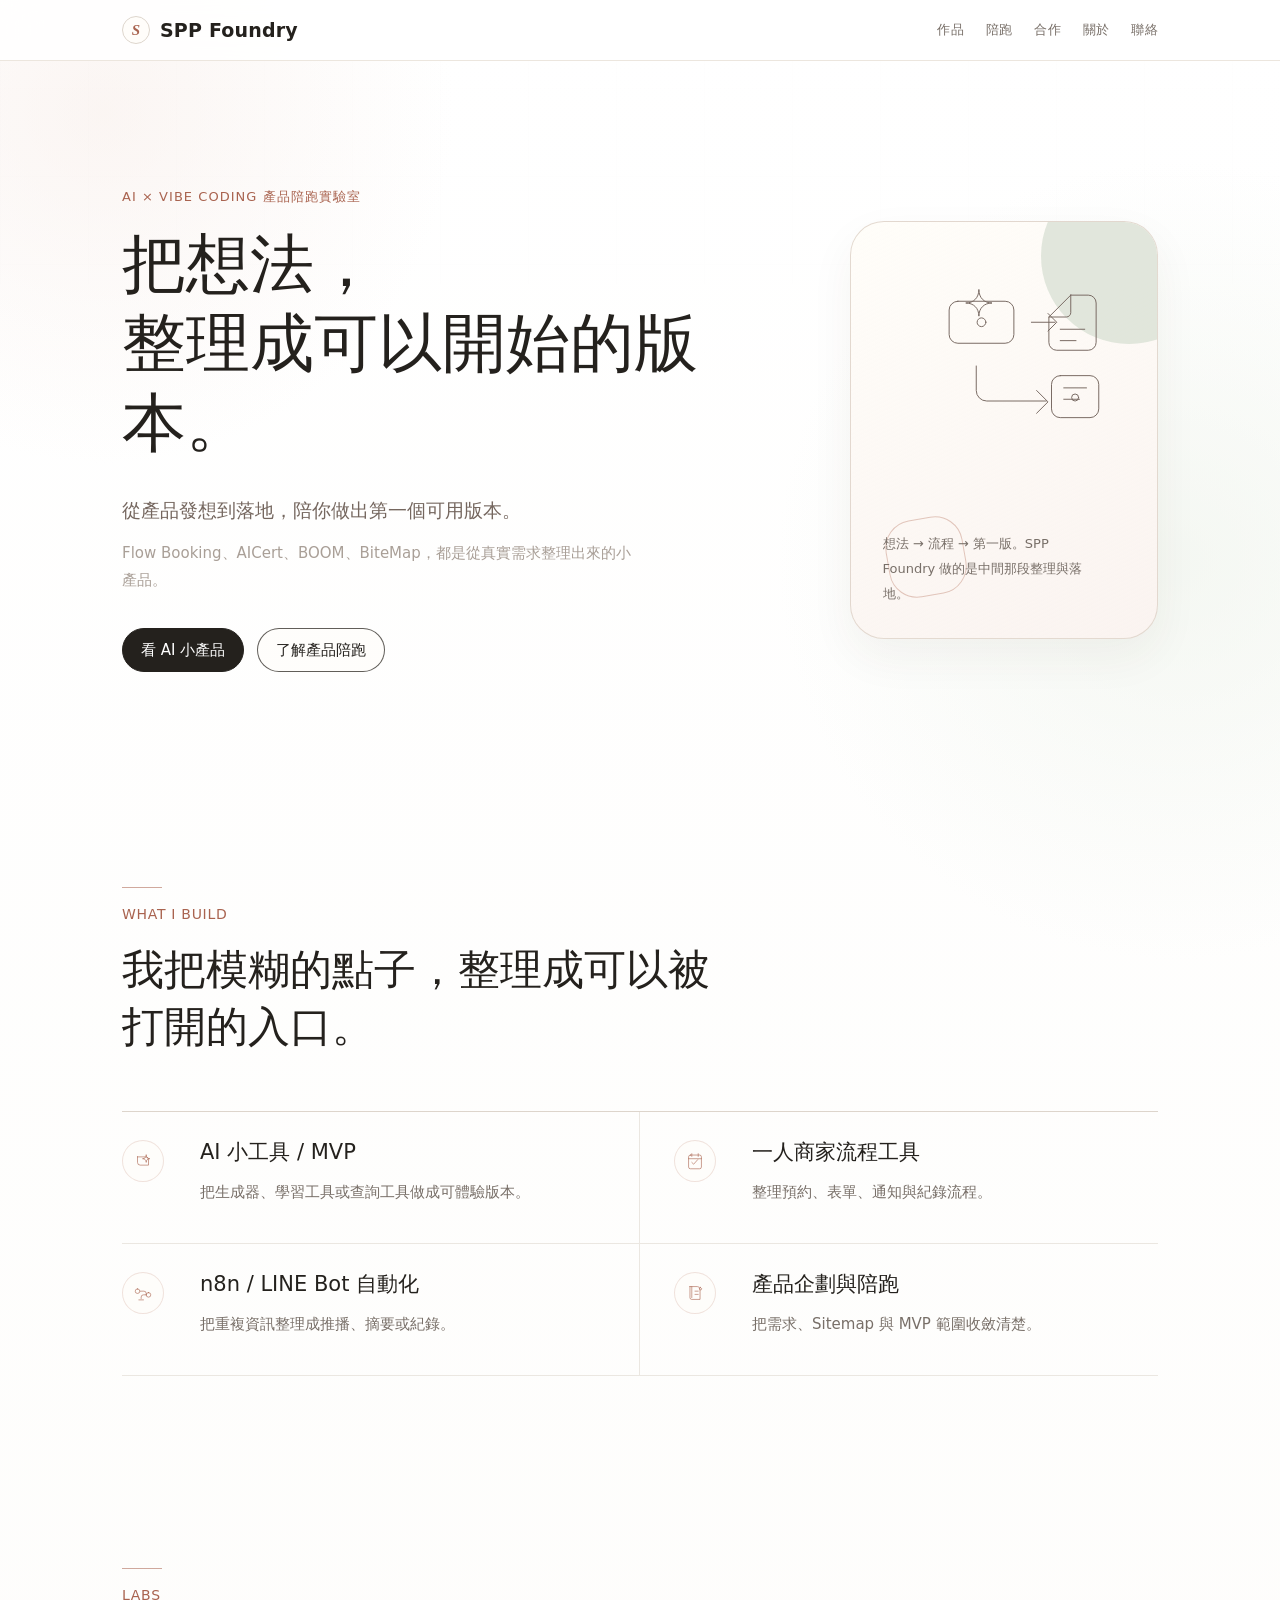
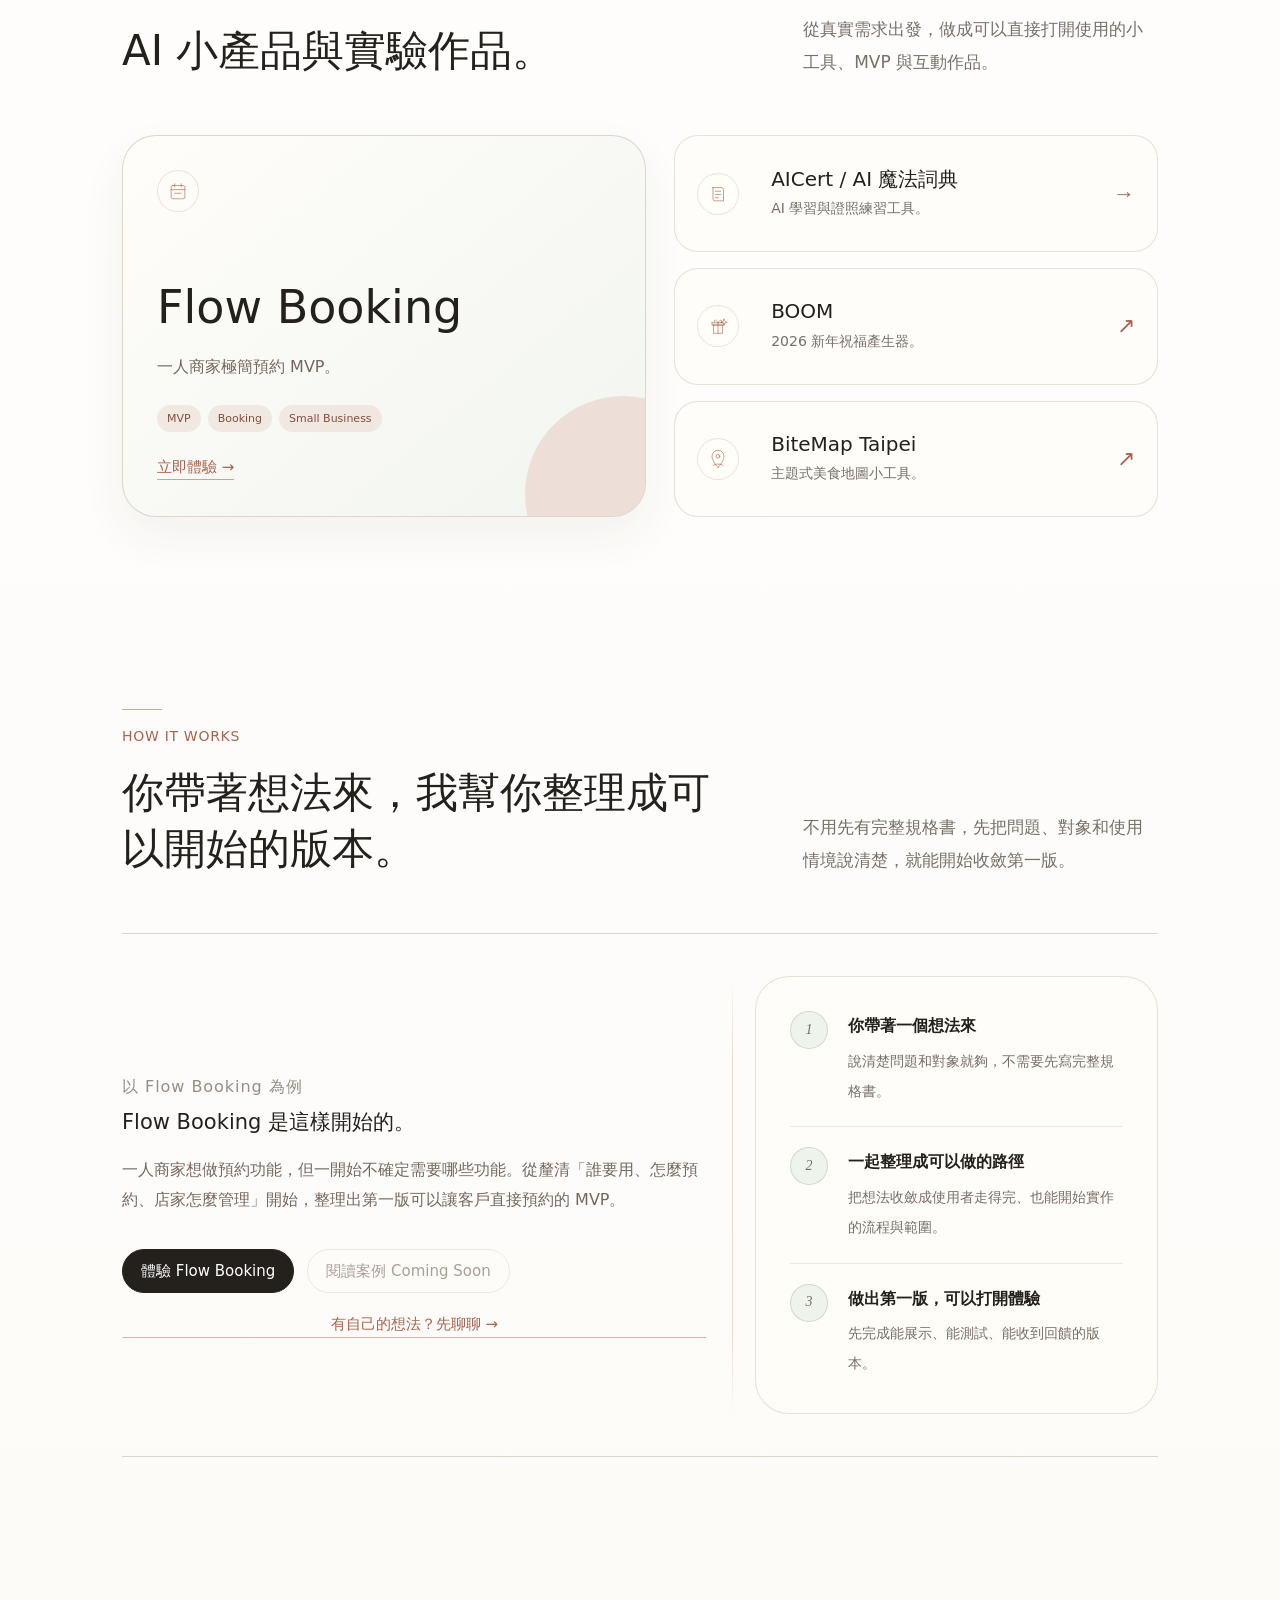
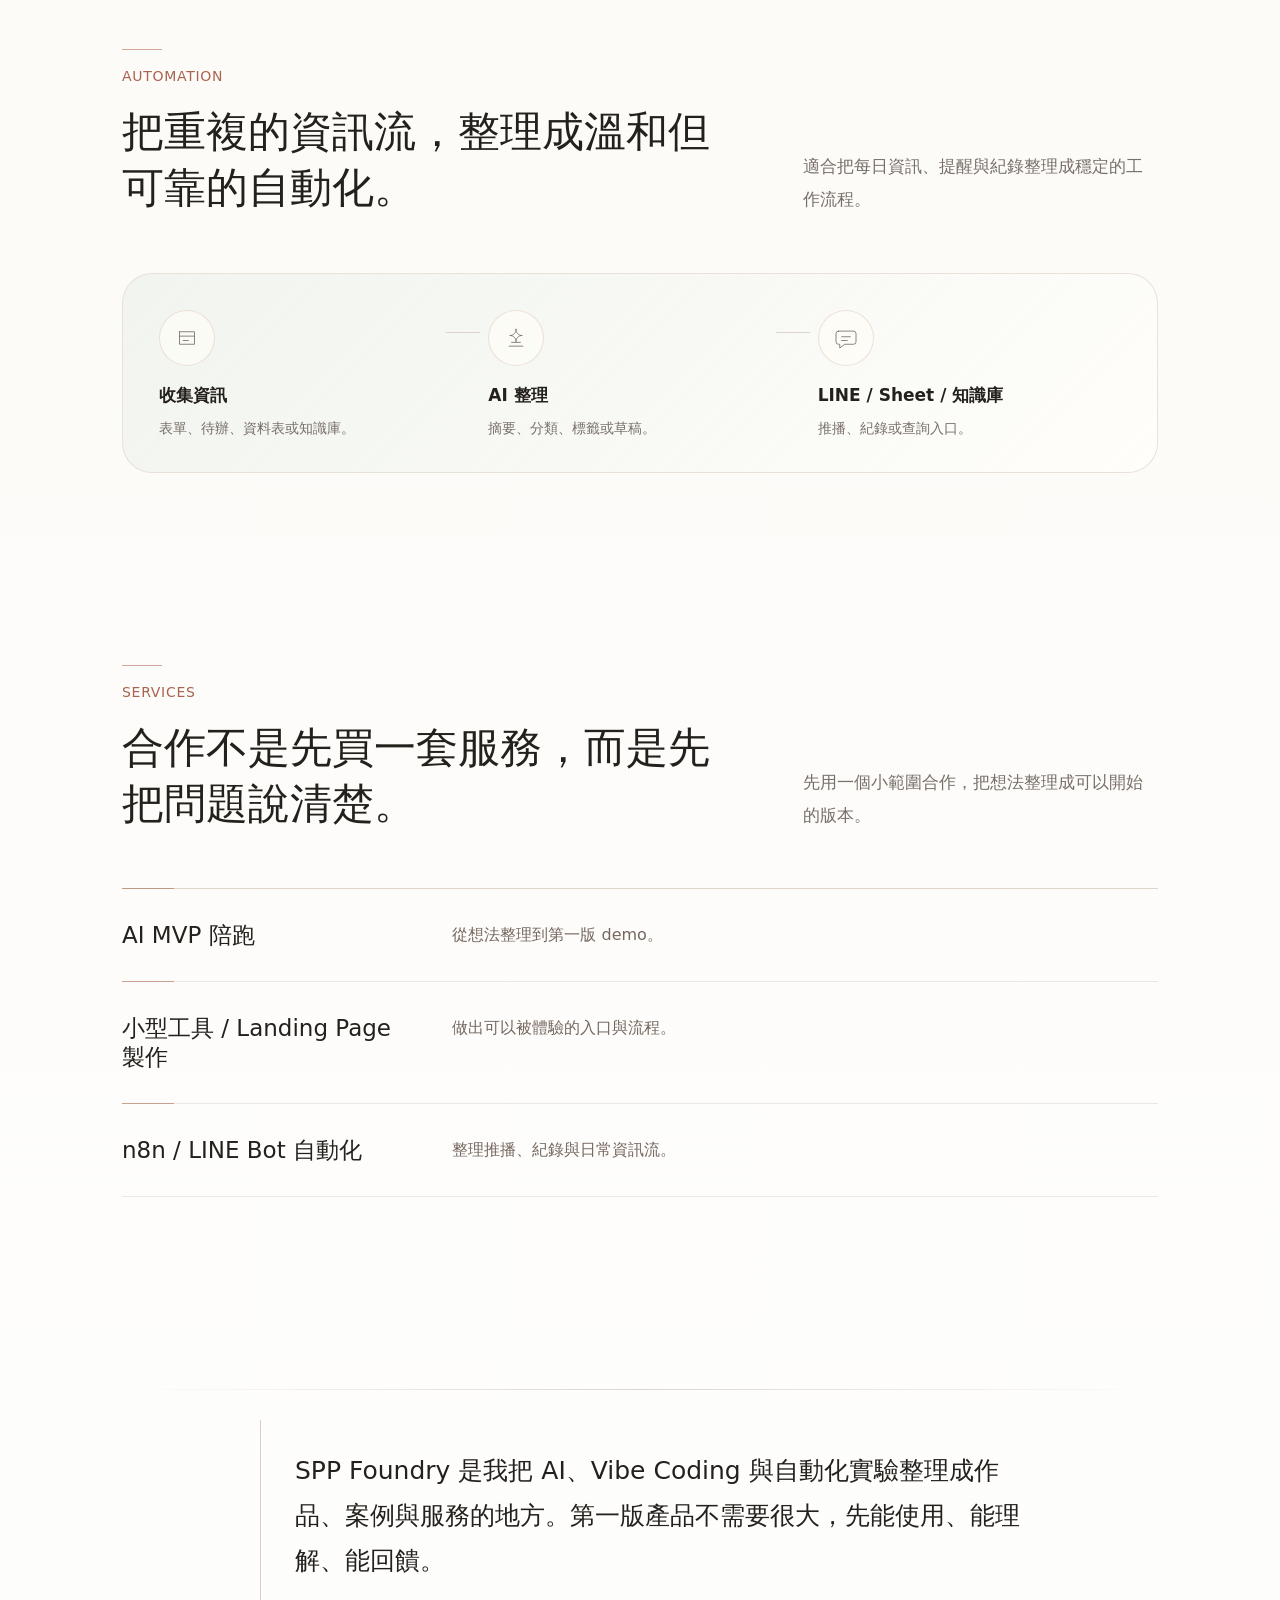
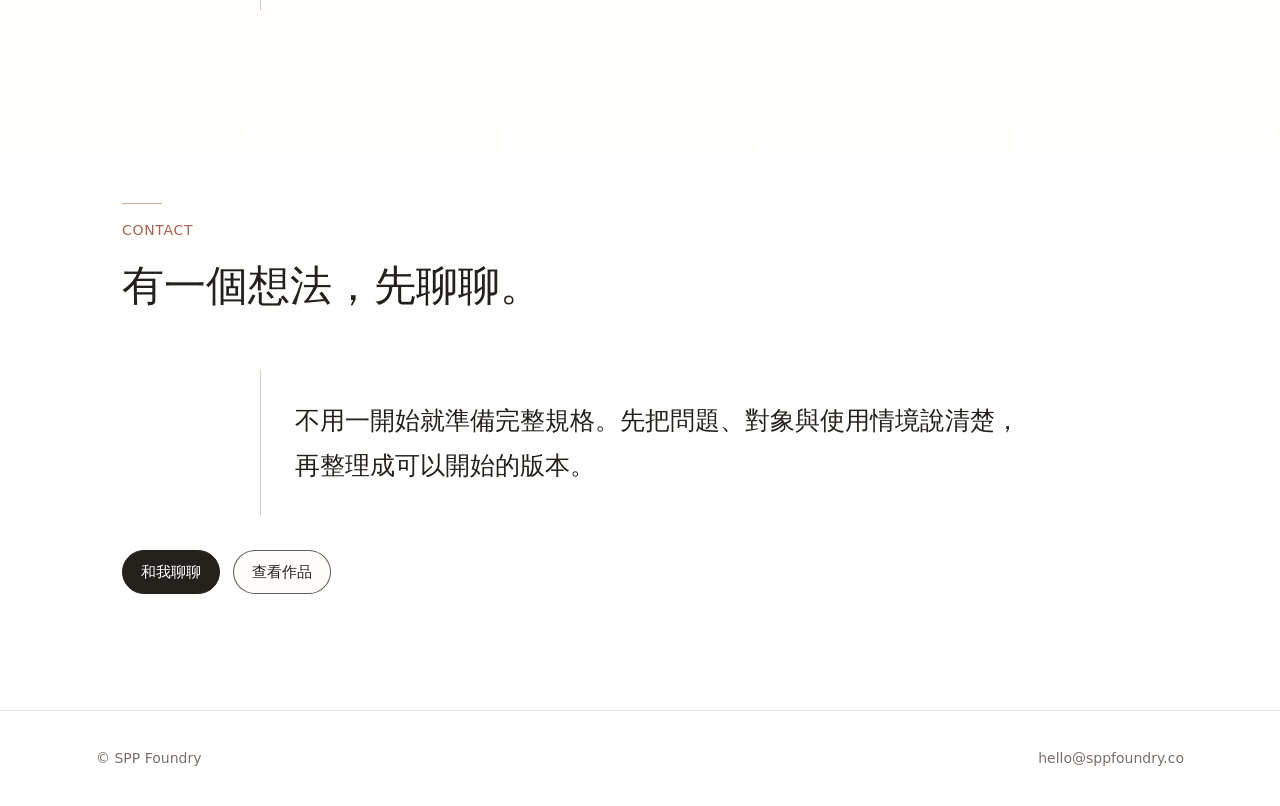
==== index.html @ 8910bbe2 "fix: refine homepage section rhythm" ====
<!doctype html>
<html lang="zh-Hant">

<head>
  <meta charset="utf-8" />
  <meta name="viewport" content="width=device-width, initial-scale=1" />
  <title>SPP Foundry｜AI × Vibe Coding 產品陪跑實驗室</title>
  <meta name="description" content="SPP Foundry 是 AI 與自動化產品陪跑實驗室，協助小型商家、創作者與個人品牌，把模糊的點子做成第一個可以體驗、展示與驗證的版本。" />

  <meta property="og:type" content="website" />
  <meta property="og:url" content="https://sppfoundry.co/" />
  <meta property="og:title" content="SPP Foundry｜AI × Vibe Coding 產品陪跑實驗室" />
  <meta property="og:description" content="把想法，整理成可以開始的版本。體驗 AI 小工具、MVP 與 n8n / LINE Bot 自動化流程。" />
  <meta property="og:site_name" content="SPP Foundry" />
  <meta property="og:locale" content="zh_TW" />

  <script type="application/ld+json">
  {
    "@context": "https://schema.org",
    "@type": "Organization",
    "name": "SPP Foundry",
    "url": "https://sppfoundry.co/",
    "description": "AI 與自動化產品陪跑實驗室，協助小型商家、創作者與個人品牌打造可以體驗、展示與驗證的第一版產品。",
    "email": "hello@sppfoundry.co",
    "sameAs": [
      "https://www.threads.net/@spp_chang",
      "https://www.facebook.com/sylajj"
    ],
    "contactPoint": {
      "@type": "ContactPoint",
      "email": "hello@sppfoundry.co",
      "contactType": "customer support"
    }
  }
  </script>

  <style>
    :root {
      color-scheme: light;
      --cream: #fcfbf8;
      --paper: #ffffff;
      --petal: #f7ece7;
      --blush: #efe0da;
      --sage: #eef3eb;
      --sage-dark: #6b7767;
      --clay: #a9634f;
      --cocoa: #75675f;
      --ink: #24211d;
      --muted: #786f68;
      --soft: #a99f97;
      --line: #ebe7e1;
      --line-strong: #ddd5cc;
      --shadow: 0 18px 46px rgba(70, 55, 42, 0.055);
      --max: 1088px;
    }

    * {
      box-sizing: border-box;
    }

    html {
      scroll-behavior: smooth;
    }

    body {
      margin: 0;
      color: var(--ink);
      background:
        radial-gradient(circle at 92% 10%, rgba(238, 243, 235, 0.62), transparent 25rem),
        radial-gradient(circle at 8% 2%, rgba(247, 236, 231, 0.5), transparent 22rem),
        linear-gradient(180deg, #ffffff 0%, var(--cream) 62%, #ffffff 100%);
      font-family: "Avenir Next", "PingFang TC", "Noto Sans TC", system-ui, -apple-system, BlinkMacSystemFont, "Segoe UI", sans-serif;
      line-height: 1.9;
      text-rendering: optimizeLegibility;
    }

    body::before {
      content: "";
      position: fixed;
      inset: 0;
      z-index: -1;
      pointer-events: none;
      background-image:
        linear-gradient(rgba(123, 103, 93, 0.024) 1px, transparent 1px),
        linear-gradient(90deg, rgba(123, 103, 93, 0.018) 1px, transparent 1px);
      background-size: 88px 88px;
      mask-image: linear-gradient(to bottom, rgba(0, 0, 0, 0.22), transparent 58%);
    }

    a {
      color: inherit;
    }

    svg {
      display: block;
    }

    .site-header {
      position: sticky;
      top: 0;
      z-index: 10;
      border-bottom: 1px solid rgba(229, 221, 210, 0.72);
      background: rgba(255, 255, 255, 0.84);
      backdrop-filter: blur(18px);
      -webkit-backdrop-filter: blur(18px);
    }

    .nav {
      width: min(100%, var(--max));
      margin: 0 auto;
      padding: 16px 26px;
      display: flex;
      align-items: center;
      justify-content: space-between;
      gap: 28px;
    }

    .brand {
      display: inline-flex;
      align-items: center;
      gap: 10px;
      color: var(--ink);
      text-decoration: none;
      font-family: "Avenir Next", "PingFang TC", "Noto Sans TC", system-ui, -apple-system, BlinkMacSystemFont, "Segoe UI", sans-serif;
      font-size: 19px;
      font-weight: 600;
      letter-spacing: 0.01em;
      line-height: 1;
    }

    .brand-mark {
      width: 28px;
      height: 28px;
      border: 1px solid var(--line-strong);
      border-radius: 999px;
      background: rgba(255, 253, 248, 0.76);
      display: grid;
      place-items: center;
      color: var(--clay);
      font-family: Georgia, "Times New Roman", serif;
      font-size: 15px;
      font-style: italic;
    }

    .nav-links {
      display: flex;
      align-items: center;
      gap: 22px;
      color: var(--muted);
      font-size: 13px;
      letter-spacing: 0.02em;
      line-height: 1.2;
    }

    .nav-links a {
      position: relative;
      text-decoration: none;
    }

    .nav-links a::after {
      content: "";
      position: absolute;
      left: 0;
      right: 0;
      bottom: -7px;
      height: 1px;
      background: var(--clay);
      opacity: 0;
      transform: scaleX(0.3);
      transition: opacity 0.18s ease, transform 0.18s ease;
    }

    .nav-links a:hover {
      color: var(--ink);
    }

    .nav-links a:hover::after {
      opacity: 0.75;
      transform: scaleX(1);
    }

    main {
      width: min(100%, var(--max));
      margin: 0 auto;
      padding: 0 26px;
    }

    section {
      position: relative;
      padding: 96px 0;
      scroll-margin-top: 92px;
    }

    h1,
    h2,
    h3 {
      margin: 0;
      color: var(--ink);
      font-family: "Avenir Next", "PingFang TC", "Noto Sans TC", system-ui, -apple-system, BlinkMacSystemFont, "Segoe UI", sans-serif;
      font-weight: 500;
      letter-spacing: 0;
      line-height: 1.22;
    }

    h1 {
      max-width: 620px;
      font-size: clamp(39px, 5.4vw, 64px);
      line-height: 1.24;
    }

    .title-line {
      display: block;
    }

    h2 {
      max-width: 640px;
      font-size: clamp(28px, 3.5vw, 42px);
      line-height: 1.34;
    }

    h3 {
      font-size: 21px;
    }

    p {
      margin: 0;
      color: var(--muted);
    }

    .micro,
    .eyebrow,
    .kicker {
      margin: 0 0 18px;
      color: var(--clay);
      font-size: 13px;
      font-weight: 500;
      letter-spacing: 0.08em;
      line-height: 1.45;
      text-transform: uppercase;
    }

    .kicker {
      color: var(--clay);
      font-size: 14px;
      letter-spacing: 0.05em;
    }

    .serif-note {
      color: var(--cocoa);
      font-family: Georgia, "Times New Roman", "Noto Serif TC", serif;
      font-style: italic;
      letter-spacing: 0.01em;
    }

    .button {
      display: inline-flex;
      min-height: 44px;
      align-items: center;
      justify-content: center;
      border: 1px solid rgba(36, 32, 27, 0.72);
      border-radius: 999px;
      padding: 10px 18px;
      color: var(--ink);
      text-decoration: none;
      font-size: 15px;
      font-weight: 500;
      line-height: 1.2;
      transition: transform 0.18s ease, background-color 0.18s ease, border-color 0.18s ease, color 0.18s ease;
    }

    .button:hover {
      transform: translateY(-2px);
    }

    .button.primary {
      border-color: var(--ink);
      background: var(--ink);
      color: var(--paper);
    }

    .button.secondary {
      background: rgba(255, 253, 248, 0.44);
    }

    .button.text {
      min-height: auto;
      border-color: transparent;
      border-radius: 0;
      padding: 0 0 4px;
      border-bottom: 1px solid rgba(173, 101, 78, 0.48);
      color: var(--clay);
      background: transparent;
    }

    .support-link {
      flex-basis: 100%;
      width: fit-content;
      margin-top: 8px;
    }

    .button.disabled {
      border-color: var(--line);
      color: var(--soft);
      background: rgba(255, 253, 248, 0.45);
      cursor: default;
    }

    .button.disabled:hover {
      transform: none;
    }

    .actions {
      display: flex;
      flex-wrap: wrap;
      align-items: center;
      gap: 13px;
      margin-top: 34px;
    }

    .icon {
      width: 42px;
      height: 42px;
      color: var(--clay);
    }

    .icon svg {
      width: 100%;
      height: 100%;
      stroke: currentColor;
      stroke-width: 1.35;
      stroke-linecap: round;
      stroke-linejoin: round;
      fill: none;
    }

    .section-intro {
      display: grid;
      grid-template-columns: minmax(0, 0.74fr) minmax(260px, 0.42fr);
      gap: 56px;
      align-items: end;
      margin-bottom: 56px;
    }

    .section-intro .kicker::before {
      content: "";
      display: block;
      width: 40px;
      height: 1px;
      background: var(--clay);
      opacity: 0.55;
      margin-bottom: 16px;
    }

    .section-intro p:not(.kicker) {
      font-size: 17px;
      line-height: 1.95;
    }

    .section-rule {
      width: 100%;
      height: 1px;
      margin-bottom: 30px;
      background: linear-gradient(90deg, transparent, var(--line-strong), transparent);
    }

    .hero {
      min-height: calc(88vh - 62px);
      display: grid;
      align-items: center;
      padding: 86px 0 78px;
    }

    .hero-layout {
      display: grid;
      grid-template-columns: minmax(0, 0.68fr) minmax(280px, 0.32fr);
      gap: 72px;
      align-items: center;
    }

    .hero-copy {
      margin-top: 30px;
      max-width: 560px;
      color: var(--cocoa);
      font-size: clamp(17px, 1.55vw, 19px);
      line-height: 1.85;
    }

    .hero-note {
      margin-top: 12px;
      max-width: 520px;
      color: var(--soft);
      font-size: 15px;
      line-height: 1.8;
    }

    .hero-card {
      position: relative;
      min-height: 360px;
      border: 1px solid rgba(216, 203, 191, 0.68);
      border-radius: 34px;
      background:
        linear-gradient(155deg, rgba(255, 253, 248, 0.86), rgba(242, 223, 214, 0.36)),
        var(--paper);
      box-shadow: var(--shadow);
      overflow: hidden;
      padding: 32px;
    }

    .hero-card::before {
      content: "";
      position: absolute;
      width: 176px;
      height: 176px;
      right: -60px;
      top: -54px;
      border-radius: 999px;
      background: rgba(220, 228, 216, 0.86);
    }

    .hero-card::after {
      content: "";
      position: absolute;
      width: 76px;
      height: 76px;
      left: 36px;
      bottom: 42px;
      border: 1px solid rgba(173, 101, 78, 0.34);
      border-radius: 28px;
      transform: rotate(-10deg);
    }

    .hero-symbol {
      position: relative;
      z-index: 1;
      min-height: 100%;
      display: grid;
      align-content: space-between;
      gap: 86px;
    }

    .hero-symbol svg {
      width: 100%;
      max-width: 210px;
      margin-left: auto;
      color: var(--cocoa);
      stroke: currentColor;
      stroke-width: 1.1;
      stroke-linecap: round;
      stroke-linejoin: round;
      fill: none;
    }

    .hero-symbol-text {
      max-width: 220px;
      color: var(--muted);
      font-size: 13px;
      line-height: 1.9;
    }

    .build-list {
      display: grid;
      grid-template-columns: 1fr 1fr;
      border-top: 1px solid var(--line-strong);
    }

    .build-item {
      display: grid;
      grid-template-columns: 52px 1fr;
      gap: 26px;
      min-height: 132px;
      border-bottom: 1px solid var(--line);
      padding: 28px 34px 28px 0;
    }

    .build-item:nth-child(odd) {
      border-right: 1px solid var(--line);
    }

    .build-item:nth-child(even) {
      padding-left: 34px;
    }

    .build-item h3 {
      margin-bottom: 14px;
    }

    .build-item p {
      font-size: 15px;
      line-height: 1.75;
    }

    .build-item .icon,
    .lab-feature .icon,
    .lab-link .icon {
      padding: 9px;
      border: 1px solid rgba(173, 101, 78, 0.18);
      border-radius: 999px;
      background: rgba(255, 253, 248, 0.48);
    }

    .labs-board {
      display: grid;
      grid-template-columns: minmax(0, 1.04fr) minmax(320px, 0.96fr);
      gap: 28px;
      align-items: stretch;
    }

    .lab-feature {
      position: relative;
      display: grid;
      align-content: space-between;
      min-height: 382px;
      border: 1px solid rgba(216, 203, 191, 0.78);
      border-radius: 34px;
      background:
        linear-gradient(140deg, rgba(255, 253, 248, 0.88), rgba(220, 228, 216, 0.38)),
        var(--paper);
      box-shadow: var(--shadow);
      overflow: hidden;
      padding: 34px;
      text-decoration: none;
    }

    .lab-feature::after {
      content: "";
      position: absolute;
      width: 196px;
      height: 196px;
      right: -76px;
      bottom: -76px;
      border-radius: 999px;
      background: rgba(234, 210, 201, 0.62);
    }

    .lab-feature h3 {
      max-width: 420px;
      margin-top: auto;
      font-size: clamp(31px, 3.8vw, 46px);
    }

    .lab-feature p {
      position: relative;
      z-index: 1;
      max-width: 520px;
      margin-top: 18px;
      color: var(--cocoa);
      font-size: 16px;
      line-height: 1.75;
    }

    .lab-top {
      position: relative;
      z-index: 1;
      display: flex;
      justify-content: space-between;
      gap: 20px;
    }

    .lab-stack {
      display: grid;
      gap: 16px;
    }

    .lab-link {
      display: grid;
      grid-template-columns: 54px 1fr auto;
      gap: 20px;
      align-items: center;
      min-height: 112px;
      border: 1px solid rgba(232, 223, 213, 0.95);
      border-radius: 24px;
      background: rgba(255, 253, 248, 0.52);
      padding: 22px;
      text-decoration: none;
      transition: transform 0.18s ease, border-color 0.18s ease, background-color 0.18s ease;
    }

    .lab-link:hover,
    .lab-feature:hover {
      transform: translateY(-2px);
      border-color: rgba(173, 101, 78, 0.44);
    }

    .lab-link h3 {
      margin-bottom: 6px;
      font-size: 20px;
    }

    .lab-link p {
      font-size: 14px;
      line-height: 1.7;
    }

    .arrow {
      color: var(--clay);
      font-family: Georgia, "Times New Roman", serif;
      font-variant-emoji: text;
      font-size: 22px;
    }

    .mini-tags {
      display: flex;
      flex-wrap: wrap;
      gap: 7px;
      margin-top: 24px;
    }

    .mini-tags span {
      border-radius: 999px;
      background: rgba(234, 215, 207, 0.5);
      color: #7f4f40;
      font-size: 11px;
      line-height: 1;
      padding: 8px 10px;
    }

    .card-action {
      display: inline-flex;
      align-items: center;
      gap: 6px;
      width: fit-content;
      margin-top: 24px;
      border-bottom: 1px solid rgba(173, 101, 78, 0.58);
      color: var(--clay);
      font-size: 15px;
      font-weight: 500;
      line-height: 1.5;
      transition: border-color 0.18s ease, color 0.18s ease, transform 0.18s ease;
    }

    .lab-feature:hover .card-action {
      border-color: currentColor;
      color: var(--ink);
      transform: translateX(2px);
    }

    .how-case {
      display: grid;
      grid-template-columns: minmax(0, 0.9fr) minmax(320px, 0.62fr);
      gap: 48px;
      align-items: center;
      border-top: 1px solid var(--line-strong);
      border-bottom: 1px solid var(--line-strong);
      padding: 42px 0;
    }

    .how-copy p {
      margin-top: 20px;
      color: var(--cocoa);
      font-size: 16px;
      line-height: 1.85;
    }

    .case-notes {
      border-radius: 34px;
      background: rgba(255, 253, 248, 0.5);
      border: 1px solid rgba(232, 223, 213, 0.92);
      padding: 34px;
    }

    .case-note {
      display: grid;
      grid-template-columns: 40px 1fr;
      gap: 18px;
      padding: 20px 0;
      border-bottom: 1px solid var(--line);
    }

    .case-note:first-child {
      padding-top: 0;
    }

    .case-note:last-child {
      padding-bottom: 0;
      border-bottom: 0;
    }

    .case-note strong {
      display: block;
      margin-bottom: 4px;
      color: var(--ink);
      font-size: 16px;
    }

    .case-note span {
      color: var(--muted);
      font-size: 14px;
    }

    .note-number {
      display: grid;
      place-items: center;
      box-sizing: border-box;
      width: 38px;
      height: 38px;
      border-radius: 999px;
      background: var(--sage);
      border: 1.5px solid rgba(107, 119, 103, 0.22);
      color: var(--sage-dark);
      font-family: Georgia, "Times New Roman", serif;
      font-style: italic;
    }

    .case-notes {
      position: relative;
    }

    .case-notes::before {
      content: '';
      position: absolute;
      left: -24px;
      top: 0;
      bottom: 0;
      width: 1px;
      background: linear-gradient(to bottom, transparent, rgba(169, 99, 79, 0.22) 18%, rgba(169, 99, 79, 0.22) 82%, transparent);
      pointer-events: none;
    }

    .case-label {
      margin: 0 0 8px;
      font-size: 12px;
      font-weight: 500;
      letter-spacing: 0.06em;
      color: var(--clay);
      opacity: 0.75;
    }

    .automation-wrap {
      border-radius: 30px;
      background:
        linear-gradient(135deg, rgba(224, 231, 220, 0.46), rgba(255, 253, 248, 0.62)),
        var(--paper);
      border: 1px solid rgba(232, 223, 213, 0.86);
      padding: 32px;
    }

    .flow {
      display: grid;
      grid-template-columns: repeat(3, minmax(0, 1fr));
      gap: 18px;
      align-items: start;
    }

    .flow-step {
      position: relative;
      min-height: 112px;
      padding: 4px 4px 0;
    }

    .flow-step:not(:last-child)::after {
      content: "";
      position: absolute;
      top: 26px;
      right: -14px;
      width: 34px;
      height: 1px;
      background: var(--line-strong);
    }

    .flow-step .icon {
      width: 56px;
      height: 56px;
      margin-bottom: 18px;
      padding: 12px;
      border: 1px solid rgba(173, 101, 78, 0.18);
      border-radius: 999px;
      background: rgba(255, 253, 248, 0.66);
    }

    .flow-step strong {
      display: block;
      margin-bottom: 10px;
      color: var(--ink);
      font-size: 17px;
      line-height: 1.35;
    }

    .flow-step span {
      display: block;
      color: var(--muted);
      font-size: 14px;
      line-height: 1.65;
    }

    .services-list {
      display: grid;
      gap: 0;
      border-top: 1px solid var(--line-strong);
    }

    .service-row {
      position: relative;
      display: grid;
      grid-template-columns: 0.28fr 0.72fr;
      gap: 56px;
      align-items: start;
      border-bottom: 1px solid var(--line);
      padding: 32px 0;
    }

    .service-row::before {
      content: "";
      position: absolute;
      left: 0;
      top: -1px;
      width: 52px;
      height: 1px;
      background: rgba(173, 101, 78, 0.55);
    }

    .service-row h3 {
      font-size: 23px;
    }

    .service-row p {
      max-width: 680px;
      color: var(--cocoa);
      font-size: 16px;
      line-height: 1.75;
    }

    .quote-block,
    .contact-card {
      position: relative;
      max-width: 760px;
      margin: 0 auto;
      padding: 28px 0 28px 34px;
      border-left: 1px solid rgba(173, 101, 78, 0.34);
    }

    .quote-block p,
    .contact-card p {
      color: var(--ink);
      font-family: "Avenir Next", "PingFang TC", "Noto Sans TC", system-ui, -apple-system, BlinkMacSystemFont, "Segoe UI", sans-serif;
      font-size: clamp(19px, 2.1vw, 25px);
      line-height: 1.8;
      font-weight: 400;
    }

    footer {
      border-top: 1px solid var(--line);
      margin-top: 20px;
      padding: 34px 26px;
      color: var(--muted);
      font-size: 14px;
    }

    .footer-inner {
      width: min(100%, var(--max));
      margin: 0 auto;
      display: flex;
      justify-content: space-between;
      gap: 16px;
    }

    .footer-inner a {
      color: var(--muted);
      text-decoration: none;
    }

    .footer-inner a:hover {
      color: var(--ink);
    }

    @media (max-width: 920px) {
      html,
      body {
        overflow-x: hidden;
      }

      .nav {
        align-items: flex-start;
        flex-direction: column;
        gap: 14px;
      }

      .nav-links {
        width: 100%;
        overflow-x: auto;
        padding-bottom: 2px;
        white-space: nowrap;
      }

      section {
        padding: 86px 0;
      }

      .hero {
        min-height: auto;
        padding-top: 70px;
      }

      .hero-layout,
      .section-intro,
      .labs-board,
        .how-case,
      .flow,
      .service-row {
        grid-template-columns: 1fr;
      }

      .hero-card {
        min-height: 320px;
      }

      .build-list {
        grid-template-columns: 1fr;
      }

      .build-item,
      .build-item:nth-child(even) {
        border-right: 0;
        padding-left: 0;
        padding-right: 0;
      }

      .flow-step {
        min-height: auto;
        display: grid;
        grid-template-columns: 70px 1fr;
        gap: 18px;
        padding: 0;
      }

      .flow-step:not(:last-child)::after {
        top: auto;
        left: 31px;
        bottom: -14px;
        width: 1px;
        height: 28px;
      }

      .flow-step .icon {
        margin-bottom: 0;
      }

      .service-row::before {
        width: 42px;
      }

      .lab-feature::after,
      .hero-card::before {
        display: none;
      }
    }

    @media (max-width: 640px) {
      .nav,
      main,
      footer {
        padding-left: 18px;
        padding-right: 18px;
      }

      .nav {
        align-items: center;
        flex-direction: row;
        gap: 16px;
        padding-top: 14px;
        padding-bottom: 14px;
      }

      .brand {
        gap: 8px;
        font-size: 17px;
      }

      .brand-mark {
        width: 25px;
        height: 25px;
        font-size: 13px;
      }

      .nav-links {
        width: auto;
        gap: 14px;
        overflow: visible;
        padding-bottom: 0;
        font-size: 13px;
      }

      .nav-links a:nth-child(3),
      .nav-links a:nth-child(4) {
        display: none;
      }

      section {
        padding: 52px 0;
        scroll-margin-top: 70px;
      }

      .hero {
        padding-top: 38px;
        padding-bottom: 54px;
      }

      h1 {
        max-width: 360px;
        font-size: clamp(33px, 10vw, 38px);
        line-height: 1.3;
      }

      h2 {
        font-size: clamp(27px, 8.2vw, 34px);
        line-height: 1.34;
      }

      h3 {
        font-size: 19px;
      }

      .eyebrow,
      .kicker {
        margin-bottom: 12px;
        font-size: 11px;
        letter-spacing: 0.07em;
      }

      .section-intro .kicker::before {
        width: 28px;
        margin-bottom: 12px;
      }

      .hero-layout {
        gap: 0;
      }

      .hero-card {
        display: none;
      }

      .hero-copy {
        margin-top: 20px;
        max-width: 330px;
        font-size: 16px;
        line-height: 1.75;
      }

      .hero-note {
        margin-top: 8px;
        max-width: 330px;
        font-size: 13px;
        line-height: 1.65;
      }

      .actions {
        align-items: flex-start;
        flex-direction: column;
        gap: 12px;
        margin-top: 28px;
      }

      .button {
        width: auto;
        min-height: 40px;
        padding: 9px 15px;
        font-size: 14px;
      }

      .button.text {
        width: auto;
        align-self: flex-start;
      }

      .section-intro {
        gap: 12px;
        margin-bottom: 24px;
      }

      .section-intro p:not(.kicker) {
        font-size: 14px;
        line-height: 1.7;
      }

      .hero-card,
      .lab-feature,
      .automation-wrap,
      .case-notes {
        border-radius: 22px;
        padding: 20px;
      }

      .case-notes::before {
        display: none;
      }

      .icon {
        width: 34px;
        height: 34px;
      }

      .build-item .icon,
      .lab-feature .icon,
      .lab-link .icon,
      .flow-step .icon {
        padding: 7px;
      }

      .build-list {
        border-top-color: var(--line);
      }

      .build-item {
        grid-template-columns: 38px 1fr;
        gap: 14px;
        min-height: 0;
        padding: 18px 0;
      }

      .build-item h3 {
        margin-bottom: 4px;
      }

      .build-item p {
        font-size: 13px;
        line-height: 1.6;
      }

      .labs-board {
        gap: 12px;
      }

      .lab-feature {
        min-height: 188px;
        align-content: space-between;
      }

      .lab-feature::after {
        width: 120px;
        height: 120px;
        right: -48px;
        bottom: -48px;
      }

      .lab-feature h3 {
        font-size: 28px;
      }

      .lab-feature p {
        margin-top: 8px;
        font-size: 14px;
        line-height: 1.55;
      }

      .mini-tags {
        display: none;
      }

      .card-action {
        margin-top: 14px;
        font-size: 14px;
      }

      .lab-top {
        align-items: center;
      }

      .serif-note {
        font-size: 13px;
      }

      .lab-link {
        grid-template-columns: 38px 1fr auto;
        gap: 12px;
        min-height: 82px;
        border-radius: 18px;
        padding: 14px;
      }

      .lab-link h3 {
        margin-bottom: 2px;
        font-size: 17px;
      }

      .lab-link p {
        font-size: 12px;
        line-height: 1.45;
      }

      .lab-link .arrow {
        display: block;
        font-size: 18px;
      }

      .how-case {
        gap: 22px;
        padding: 28px 0;
      }

      .how-copy p {
        margin-top: 10px;
        font-size: 14px;
        line-height: 1.7;
      }

      .case-notes {
        padding: 16px;
      }

      .case-note {
        grid-template-columns: 28px 1fr;
        gap: 12px;
        padding: 12px 0;
      }

      .note-number {
        box-sizing: border-box;
        width: 28px;
        height: 28px;
        font-size: 13px;
      }

      .case-note strong {
        font-size: 14px;
      }

      .case-note span {
        font-size: 12px;
      }

      .automation-wrap {
        padding: 16px;
      }

      .flow {
        gap: 12px;
      }

      .flow-step {
        grid-template-columns: 38px 1fr;
        gap: 12px;
      }

      .flow-step .icon {
        width: 38px;
        height: 38px;
      }

      .flow-step:not(:last-child)::after {
        left: 18px;
        bottom: -10px;
        height: 20px;
      }

      .flow-step strong {
        margin-bottom: 2px;
        font-size: 14px;
      }

      .flow-step span {
        font-size: 12px;
        line-height: 1.45;
      }

      .service-row {
        gap: 6px;
        padding: 18px 0;
      }

      .service-row h3 {
        font-size: 18px;
      }

      .service-row p {
        font-size: 13px;
        line-height: 1.6;
      }

      .service-row::before {
        width: 34px;
      }

      .quote-block,
      .contact-card {
        padding: 18px 0 18px 18px;
      }

      .quote-block p,
      .contact-card p {
        font-size: 16px;
        line-height: 1.65;
      }

      #about {
        padding-top: 38px;
        padding-bottom: 38px;
      }

      #contact {
        padding-top: 44px;
      }

      .footer-inner {
        flex-direction: column;
      }
    }
  </style>
</head>

<body>
  <header class="site-header">
    <nav class="nav" aria-label="主要導覽">
      <a class="brand" href="#hero"><span class="brand-mark">S</span><span>SPP Foundry</span></a>
      <div class="nav-links">
        <a href="#labs">作品</a>
        <a href="#how-it-works">陪跑</a>
        <a href="#services">合作</a>
        <a href="#about">關於</a>
        <a href="#contact">聯絡</a>
      </div>
    </nav>
  </header>

  <main>
    <section class="hero" id="hero">
      <div class="hero-layout">
        <div>
          <p class="eyebrow">AI × Vibe Coding 產品陪跑實驗室</p>
          <h1><span class="title-line">把想法，</span><span class="title-line">整理成可以開始的版本。</span></h1>
          <p class="hero-copy">從產品發想到落地，陪你做出第一個可用版本。</p>
          <p class="hero-note">Flow Booking、AICert、BOOM、BiteMap，都是從真實需求整理出來的小產品。</p>
          <div class="actions" aria-label="首頁主要行動">
            <a class="button primary" href="#labs">看 AI 小產品</a>
            <a class="button secondary" href="#how-it-works">了解產品陪跑</a>
          </div>
        </div>
        <aside class="hero-card" aria-label="SPP Foundry 品牌符號">
          <div class="hero-symbol">
            <svg viewBox="0 0 240 220" aria-hidden="true">
              <path d="M49 54h54a10 10 0 0 1 10 10v28a10 10 0 0 1-10 10H49a10 10 0 0 1-10-10V64a10 10 0 0 1 10-10Z" />
              <path d="M73 41c0 9 6 15 15 15-9 0-15 6-15 15 0-9-6-15-15-15 9 0 15-6 15-15Z" />
              <path d="M133 78h27M152 68l10 10-10 10" />
              <path d="M178 47h20a9 9 0 0 1 9 9v45a9 9 0 0 1-9 9h-36a9 9 0 0 1-9-9V72l25-25Z" />
              <path d="M153 72h20a5 5 0 0 0 5-5V47M166 86h28M166 99h18" />
              <path d="M70 128v28a12 12 0 0 0 12 12h68" />
              <path d="M139 156l13 13-13 13" />
              <path d="M166 139h34a10 10 0 0 1 10 10v28a10 10 0 0 1-10 10h-34a10 10 0 0 1-10-10v-28a10 10 0 0 1 10-10Z" />
              <path d="M170 153h26M170 166h18" />
              <circle cx="76" cy="78" r="5" />
              <circle cx="183" cy="164" r="4" />
            </svg>
            <p class="hero-symbol-text">想法 → 流程 → 第一版。SPP Foundry 做的是中間那段整理與落地。</p>
          </div>
        </aside>
      </div>
    </section>

    <section id="what-i-build">
      <div class="section-intro">
        <div>
          <p class="kicker">What I Build</p>
          <h2>我把模糊的點子，整理成可以被打開的入口。</h2>
        </div>
      </div>
      <div class="build-list">
        <article class="build-item">
          <span class="icon" aria-hidden="true">
            <svg viewBox="0 0 48 48"><path d="M12 15h18a6 6 0 0 1 6 6v12H18a6 6 0 0 1-6-6V15Z" /><path d="M31 11c0 5 3 8 8 8-5 0-8 3-8 8 0-5-3-8-8-8 5 0 8-3 8-8Z" /></svg>
          </span>
          <div>
            <h3>AI 小工具 / MVP</h3>
            <p>把生成器、學習工具或查詢工具做成可體驗版本。</p>
          </div>
        </article>
        <article class="build-item">
          <span class="icon" aria-hidden="true">
            <svg viewBox="0 0 48 48"><path d="M14 11h20a4 4 0 0 1 4 4v22a4 4 0 0 1-4 4H14a4 4 0 0 1-4-4V15a4 4 0 0 1 4-4Z" /><path d="M10 19h28M17 8v6M31 8v6M17 27l4 4 9-10" /></svg>
          </span>
          <div>
            <h3>一人商家流程工具</h3>
            <p>整理預約、表單、通知與紀錄流程。</p>
          </div>
        </article>
        <article class="build-item">
          <span class="icon" aria-hidden="true">
            <svg viewBox="0 0 48 48"><path d="M12 15a5 5 0 1 0 0 10 5 5 0 0 0 0-10ZM36 23a5 5 0 1 0 0 10 5 5 0 0 0 0-10ZM18 20h8a5 5 0 0 1 5 5v3M31 28h-6a5 5 0 0 0-5 5v3" /><path d="M15 39h10" /></svg>
          </span>
          <div>
            <h3>n8n / LINE Bot 自動化</h3>
            <p>把重複資訊整理成推播、摘要或紀錄。</p>
          </div>
        </article>
        <article class="build-item">
          <span class="icon" aria-hidden="true">
            <svg viewBox="0 0 48 48"><path d="M13 10h16a6 6 0 0 1 6 6v22H17a4 4 0 0 1-4-4V10Z" /><path d="M17 10v24M24 20h7M24 27h7M36 12l3 3-3 3-3-3 3-3Z" /></svg>
          </span>
          <div>
            <h3>產品企劃與陪跑</h3>
            <p>把需求、Sitemap 與 MVP 範圍收斂清楚。</p>
          </div>
        </article>
      </div>
    </section>

    <section id="labs">
      <div class="section-intro">
        <div>
          <p class="kicker">Labs</p>
          <h2>AI 小產品與實驗作品。</h2>
        </div>
        <p>從真實需求出發，做成可以直接打開使用的小工具、MVP 與互動作品。</p>
      </div>
      <div class="labs-board">
        <a class="lab-feature" href="/labs/flow-booking/">
          <div class="lab-top">
            <span class="icon" aria-hidden="true">
              <svg viewBox="0 0 48 48"><path d="M13 12h22a4 4 0 0 1 4 4v21a4 4 0 0 1-4 4H13a4 4 0 0 1-4-4V16a4 4 0 0 1 4-4Z" /><path d="M9 21h30M17 8v7M31 8v7M17 29h14" /></svg>
            </span>
          </div>
          <div>
            <h3>Flow Booking</h3>
            <p>一人商家極簡預約 MVP。</p>
            <div class="mini-tags"><span>MVP</span><span>Booking</span><span>Small Business</span></div>
            <span class="card-action">立即體驗 →</span>
          </div>
        </a>

        <div class="lab-stack">
          <a class="lab-link" href="/labs/aicert/">
            <span class="icon" aria-hidden="true">
              <svg viewBox="0 0 48 48"><path d="M13 10h18a5 5 0 0 1 5 5v24H18a5 5 0 0 1-5-5V10Z" /><path d="M18 18h12M18 25h12M18 32h7" /></svg>
            </span>
            <div>
              <h3>AICert / AI 魔法詞典</h3>
              <p>AI 學習與證照練習工具。</p>
            </div>
            <span class="arrow">→</span>
          </a>
          <a class="lab-link" href="https://boom.sppfoundry.co" target="_blank" rel="noopener" aria-label="開啟 BOOM 外部網站" title="開啟外部網站">
            <span class="icon" aria-hidden="true">
              <svg viewBox="0 0 48 48"><path d="M14 22h20v18H14V22Z" /><path d="M11 17h26v5H11v-5ZM24 17v23M17 17c-4-6 2-10 7 0M31 17c4-6-2-10-7 0" /><path d="M37 9c0 4 3 7 7 7-4 0-7 3-7 7 0-4-3-7-7-7 4 0 7-3 7-7Z" /></svg>
            </span>
            <div>
              <h3>BOOM</h3>
              <p>2026 新年祝福產生器。</p>
            </div>
            <span class="arrow" aria-hidden="true">↗</span>
          </a>
          <a class="lab-link" href="https://bitemap.sppfoundry.co" target="_blank" rel="noopener" aria-label="開啟 BiteMap Taipei 外部網站" title="開啟外部網站">
            <span class="icon" aria-hidden="true">
              <svg viewBox="0 0 48 48"><path d="M24 42s13-12 13-24a13 13 0 1 0-26 0c0 12 13 24 13 24Z" /><circle cx="24" cy="18" r="4" /><path d="M13 38c7-4 15-4 22 0" /></svg>
            </span>
            <div>
              <h3>BiteMap Taipei</h3>
              <p>主題式美食地圖小工具。</p>
            </div>
            <span class="arrow" aria-hidden="true">↗</span>
          </a>
        </div>
      </div>
    </section>

    <section id="how-it-works">
      <div class="section-intro">
        <div>
          <p class="kicker">How It Works</p>
          <h2>你帶著想法來，我幫你整理成可以開始的版本。</h2>
        </div>
        <p>不用先有完整規格書，先把問題、對象和使用情境說清楚，就能開始收斂第一版。</p>
      </div>
      <div class="how-case">
        <div class="how-copy">
          <p class="case-label">以 Flow Booking 為例</p>
          <h3>Flow Booking 是這樣開始的。</h3>
          <p>一人商家想做預約功能，但一開始不確定需要哪些功能。從釐清「誰要用、怎麼預約、店家怎麼管理」開始，整理出第一版可以讓客戶直接預約的 MVP。</p>
          <div class="actions">
            <a class="button primary" href="/labs/flow-booking/">體驗 Flow Booking</a>
            <span class="button disabled" aria-disabled="true">閱讀案例 Coming Soon</span>
            <a class="button text support-link" href="#contact">有自己的想法？先聊聊 →</a>
          </div>
        </div>
        <aside class="case-notes" aria-label="Flow Booking MVP 範圍">
          <div class="case-note"><span class="note-number">1</span><div><strong>你帶著一個想法來</strong><span>說清楚問題和對象就夠，不需要先寫完整規格書。</span></div></div>
          <div class="case-note"><span class="note-number">2</span><div><strong>一起整理成可以做的路徑</strong><span>把想法收斂成使用者走得完、也能開始實作的流程與範圍。</span></div></div>
          <div class="case-note"><span class="note-number">3</span><div><strong>做出第一版，可以打開體驗</strong><span>先完成能展示、能測試、能收到回饋的版本。</span></div></div>
        </aside>
      </div>
    </section>

    <section id="automation">
      <div class="section-intro">
        <div>
          <p class="kicker">Automation</p>
          <h2>把重複的資訊流，整理成溫和但可靠的自動化。</h2>
        </div>
        <p>適合把每日資訊、提醒與紀錄整理成穩定的工作流程。</p>
      </div>
      <div class="automation-wrap">
        <div class="flow" aria-label="自動化流程示意">
          <div class="flow-step">
            <span class="icon" aria-hidden="true"><svg viewBox="0 0 48 48"><path d="M12 14h24v20H12V14Z" /><path d="M12 21h24M18 28h8" /></svg></span>
            <div><strong>收集資訊</strong><span>表單、待辦、資料表或知識庫。</span></div>
          </div>
          <div class="flow-step">
            <span class="icon" aria-hidden="true"><svg viewBox="0 0 48 48"><path d="M24 10c0 6 4 10 10 10-6 0-10 4-10 10 0-6-4-10-10-10 6 0 10-4 10-10Z" /><path d="M13 37h22M17 31h14" /></svg></span>
            <div><strong>AI 整理</strong><span>摘要、分類、標籤或草稿。</span></div>
          </div>
          <div class="flow-step">
            <span class="icon" aria-hidden="true"><svg viewBox="0 0 48 48"><path d="M12 13h24a4 4 0 0 1 4 4v13a4 4 0 0 1-4 4H22l-8 6v-6h-2a4 4 0 0 1-4-4V17a4 4 0 0 1 4-4Z" /><path d="M17 22h14M17 28h9" /></svg></span>
            <div><strong>LINE / Sheet / 知識庫</strong><span>推播、紀錄或查詢入口。</span></div>
          </div>
        </div>
      </div>
    </section>

    <section id="services">
      <div class="section-intro">
        <div>
          <p class="kicker">Services</p>
          <h2>合作不是先買一套服務，而是先把問題說清楚。</h2>
        </div>
        <p>先用一個小範圍合作，把想法整理成可以開始的版本。</p>
      </div>
      <div class="services-list">
        <article class="service-row">
          <h3>AI MVP 陪跑</h3>
          <p>從想法整理到第一版 demo。</p>
        </article>
        <article class="service-row">
          <h3>小型工具 / Landing Page 製作</h3>
          <p>做出可以被體驗的入口與流程。</p>
        </article>
        <article class="service-row">
          <h3>n8n / LINE Bot 自動化</h3>
          <p>整理推播、紀錄與日常資訊流。</p>
        </article>
      </div>
    </section>

    <section id="about">
      <div class="section-rule"></div>
      <div class="quote-block">
        <p>SPP Foundry 是我把 AI、Vibe Coding 與自動化實驗整理成作品、案例與服務的地方。第一版產品不需要很大，先能使用、能理解、能回饋。</p>
      </div>
    </section>

    <section id="contact">
      <div class="section-intro">
        <div>
          <p class="kicker">Contact</p>
          <h2>有一個想法，先聊聊。</h2>
        </div>
      </div>
      <div class="contact-card">
        <p>不用一開始就準備完整規格。先把問題、對象與使用情境說清楚，再整理成可以開始的版本。</p>
      </div>
      <div class="actions">
        <a class="button primary" href="mailto:hello@sppfoundry.co">和我聊聊</a>
        <a class="button secondary" href="#labs">查看作品</a>
      </div>
    </section>
  </main>

  <footer>
    <div class="footer-inner">
      <span>© SPP Foundry</span>
      <span><a href="mailto:hello@sppfoundry.co">hello@sppfoundry.co</a></span>
    </div>
  </footer>
</body>

</html>
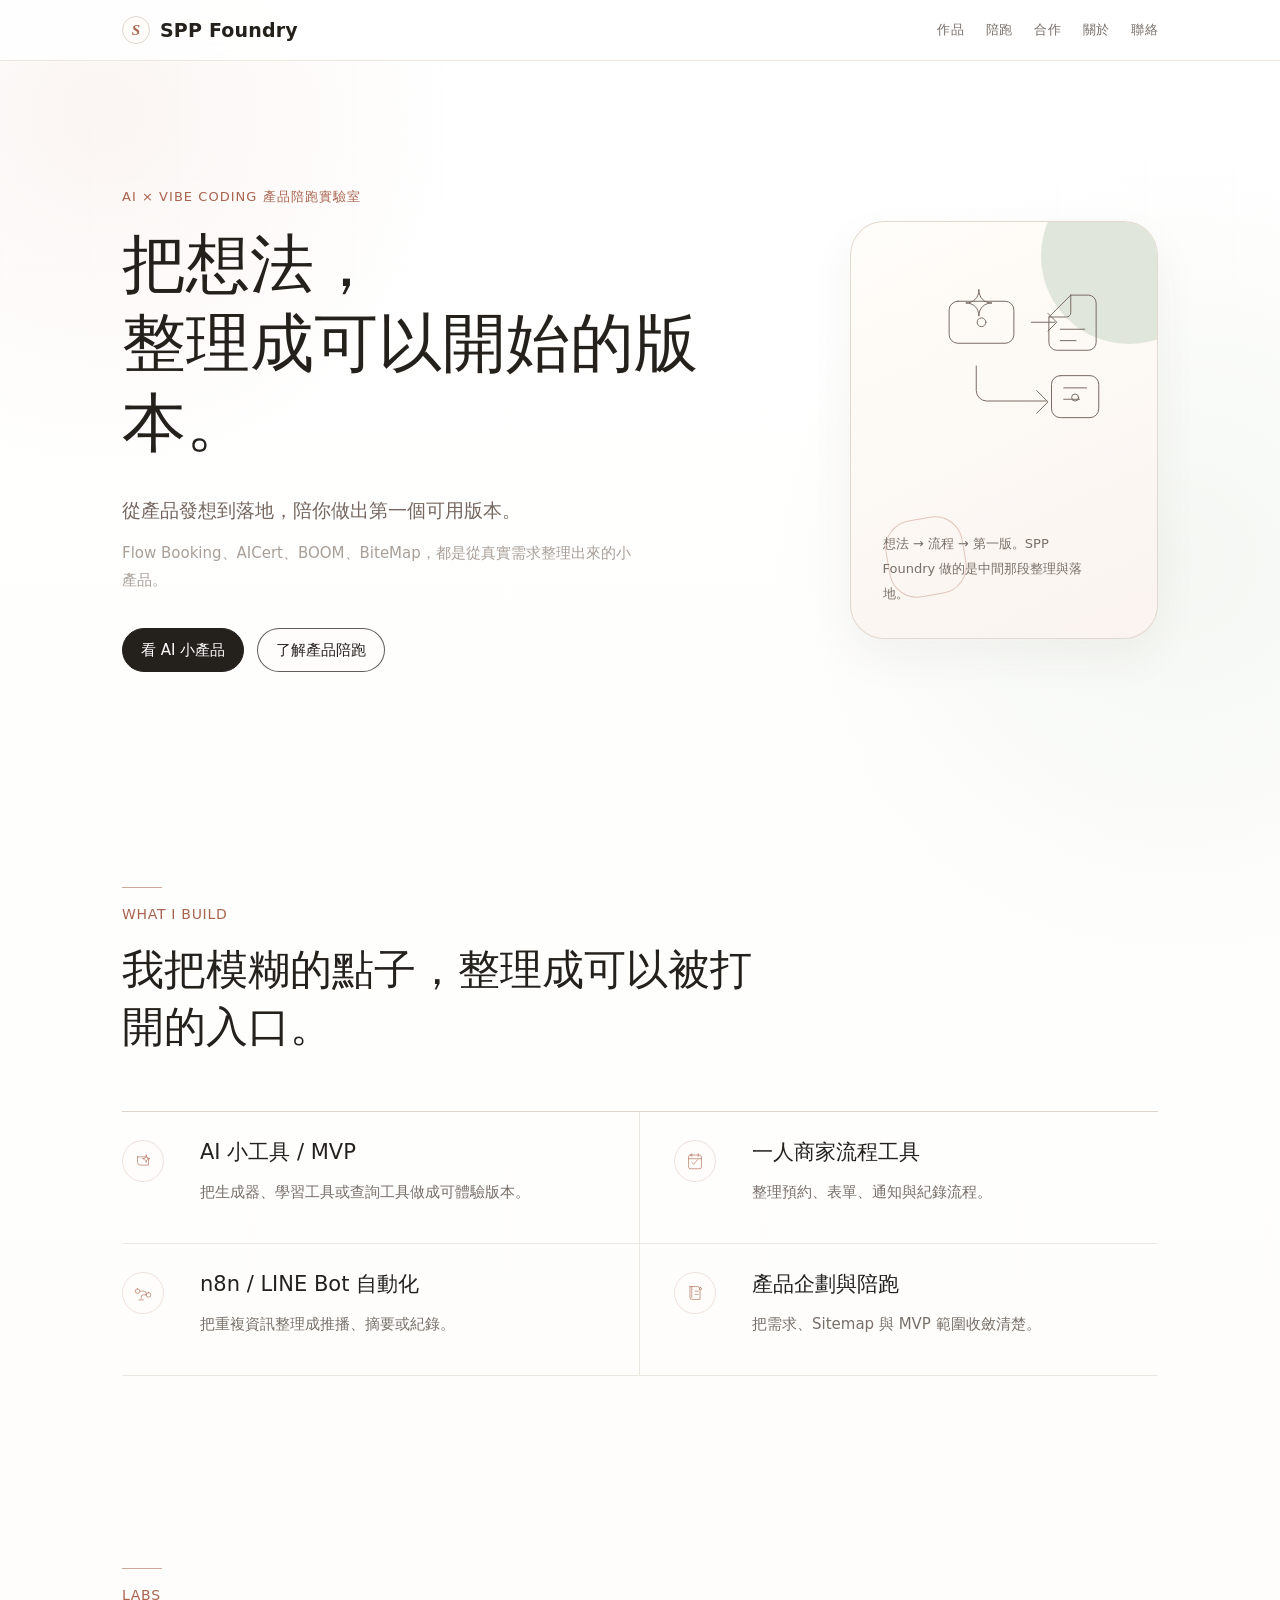
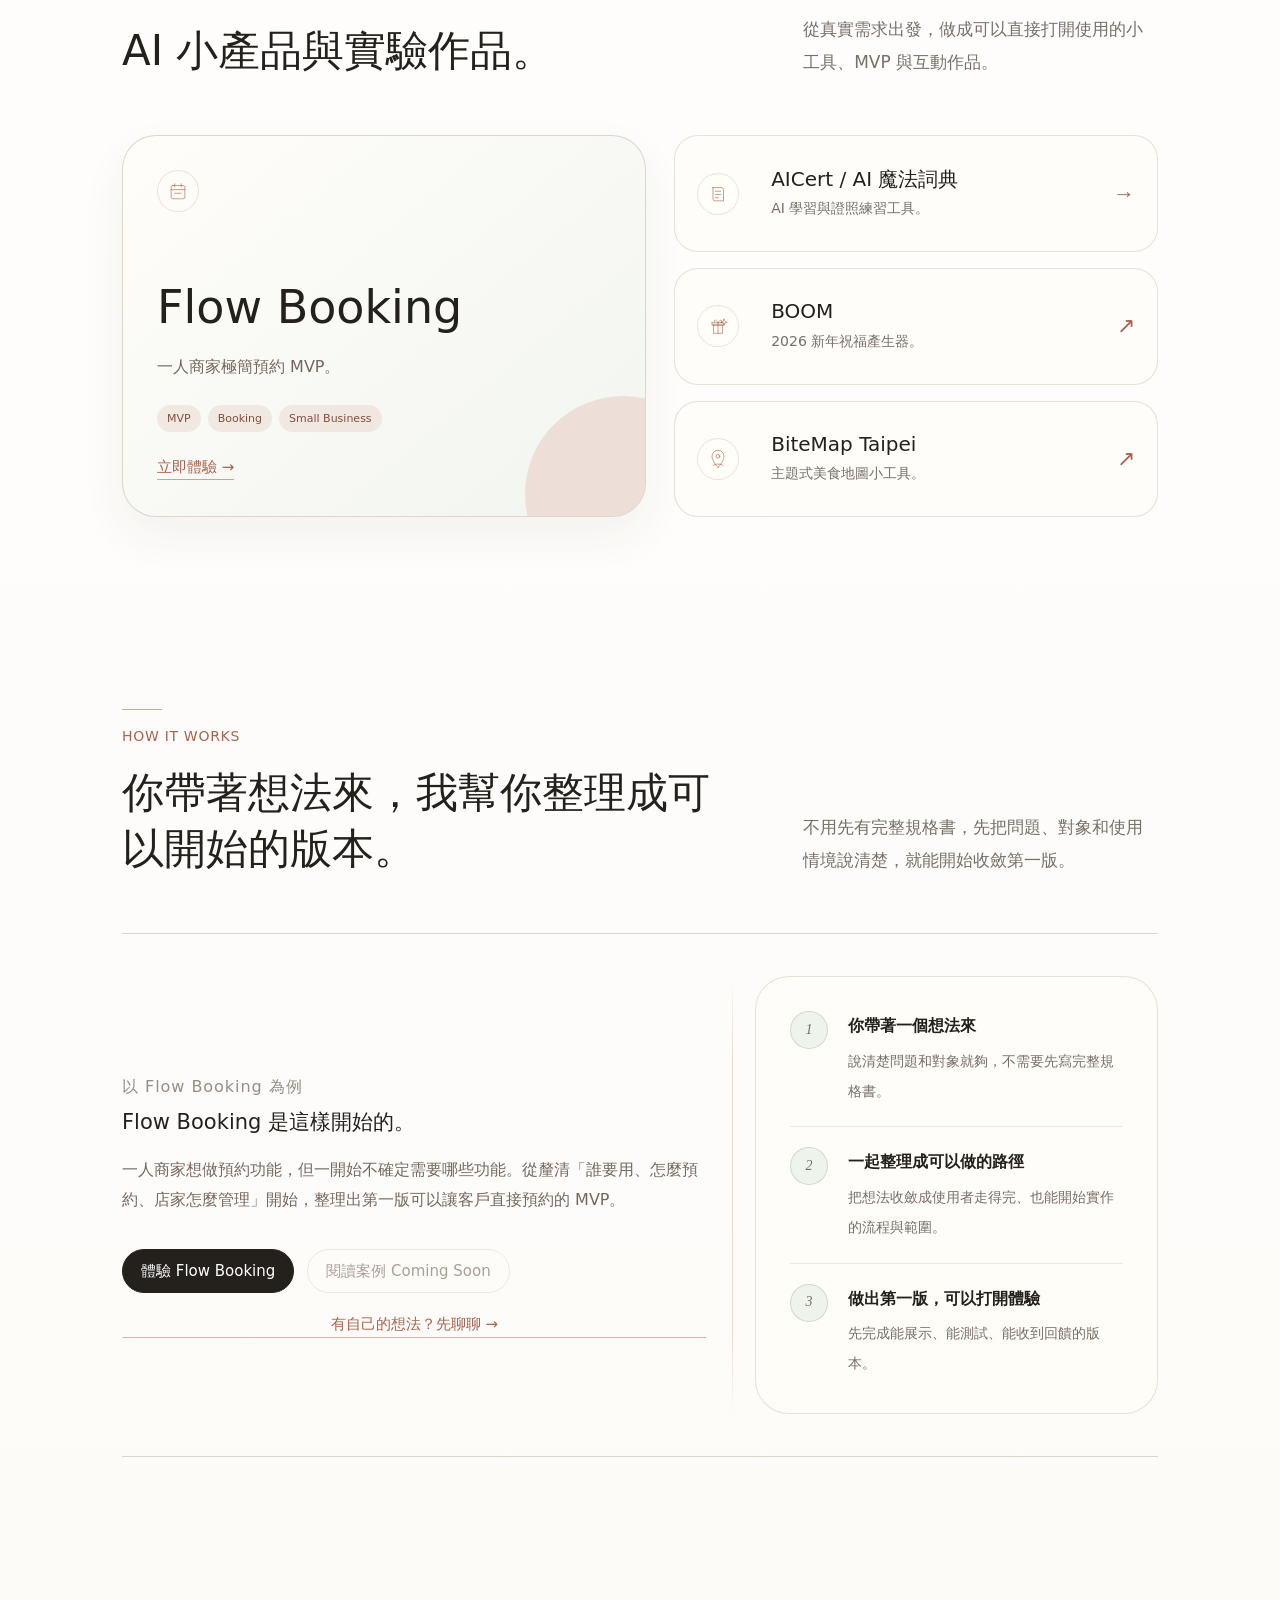
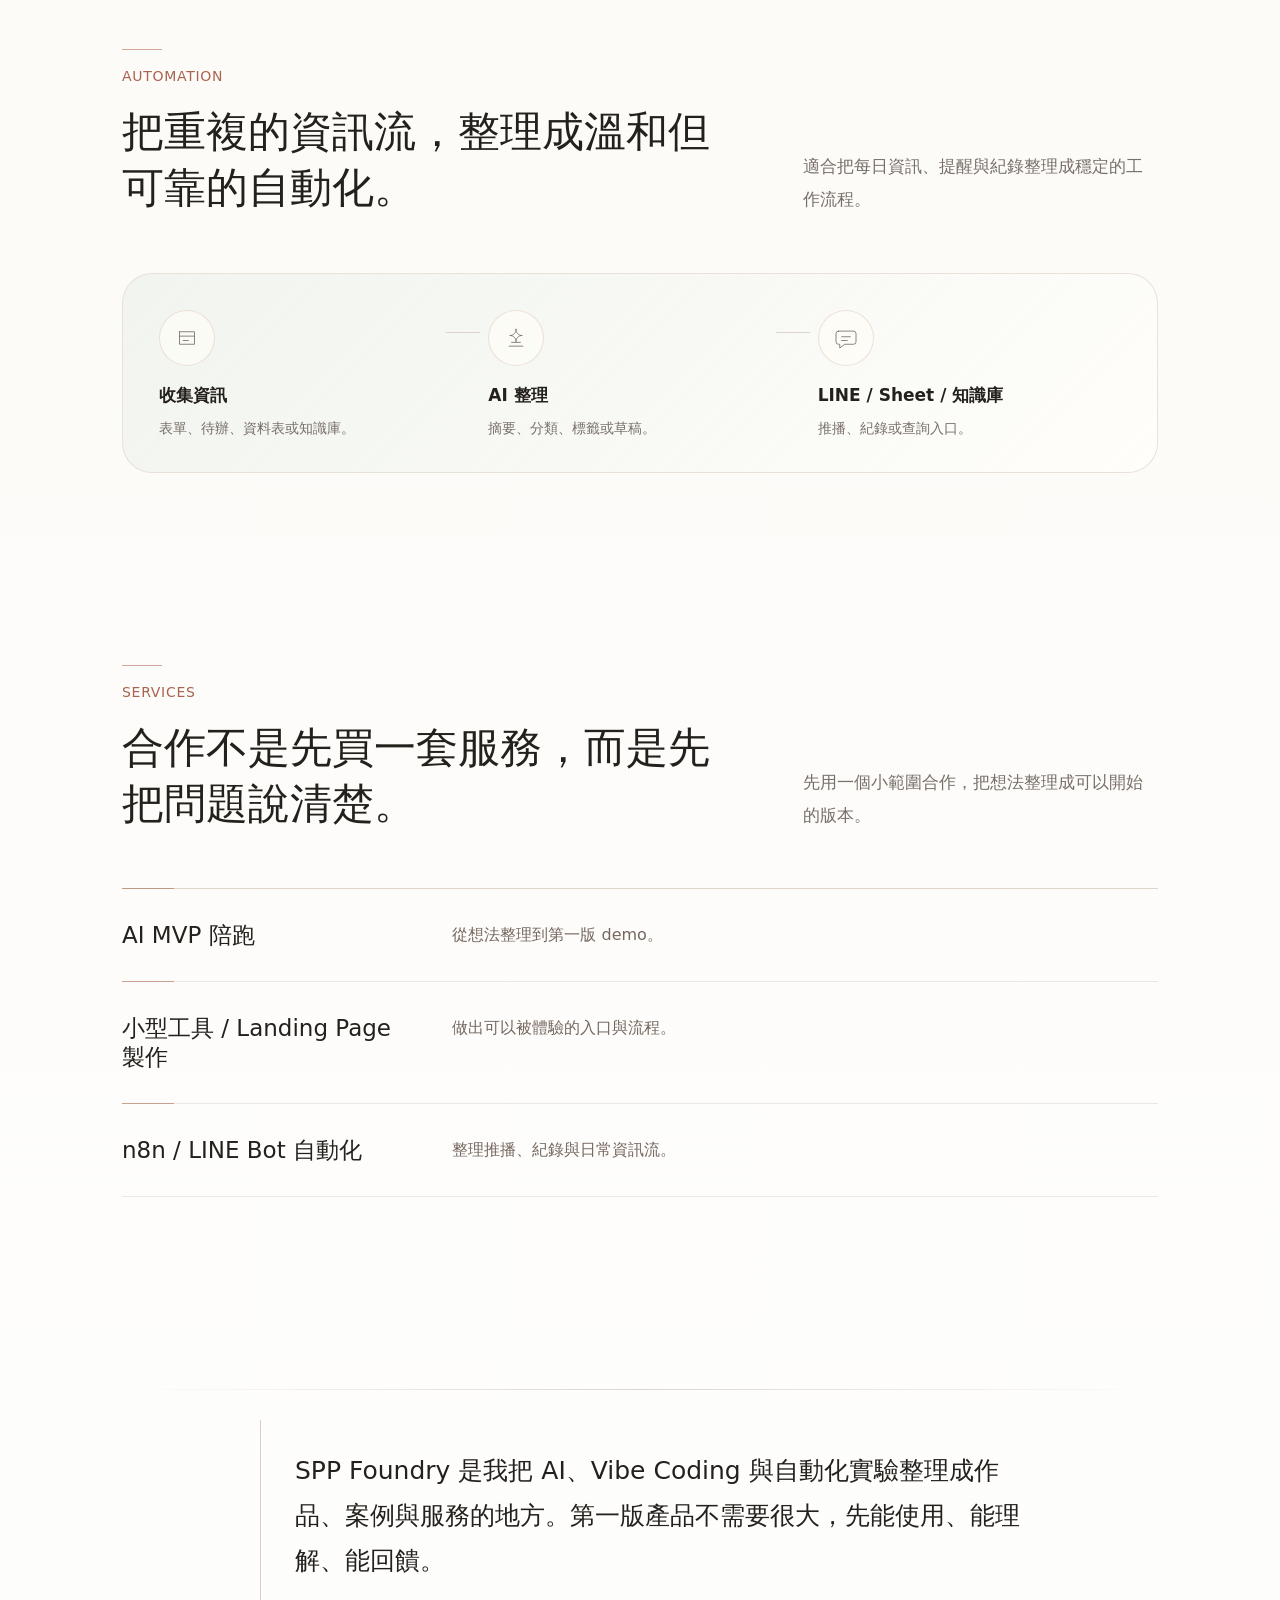
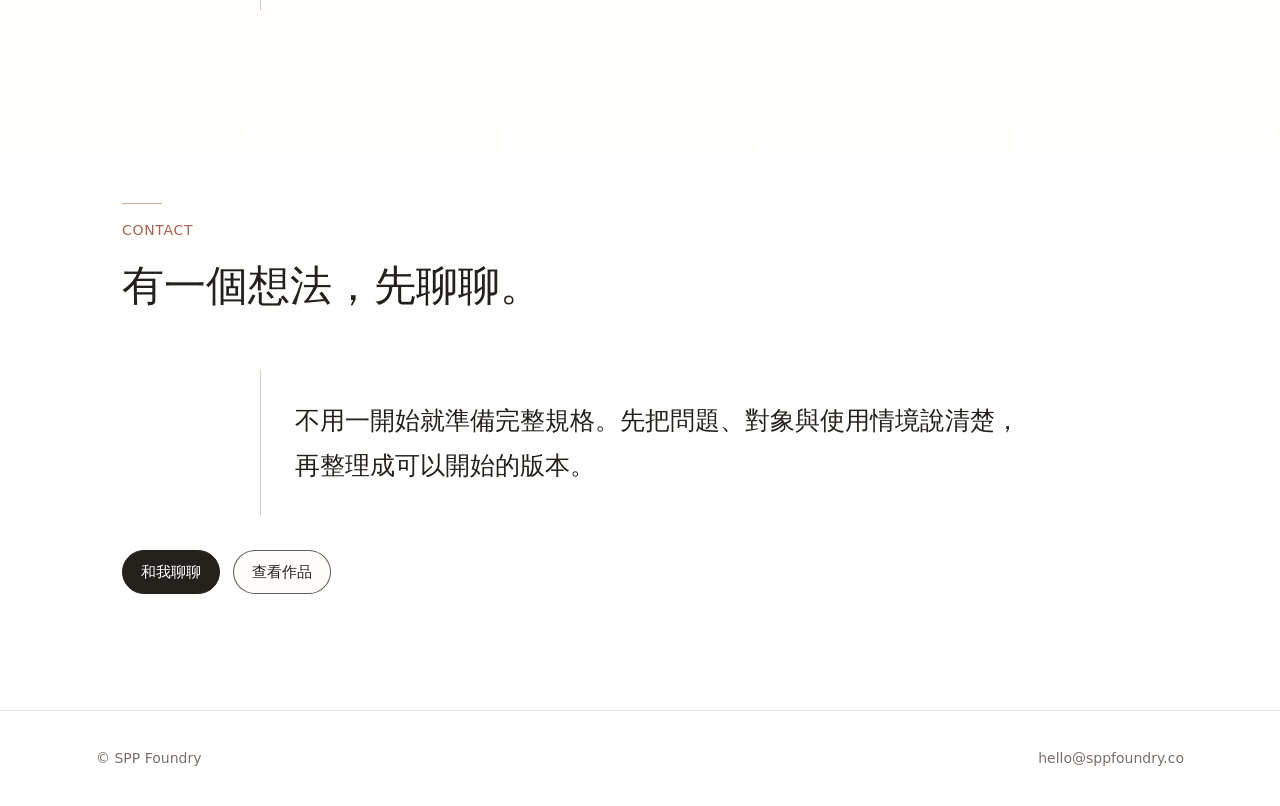
==== commit 3fabef7a: "fix: align homepage section intro layout" ====
--- a/index.html
+++ b/index.html
@@ -354,6 +354,12 @@
     .section-intro p:not(.kicker) {
       font-size: 17px;
       line-height: 1.95;
+    }
+
+    #what-i-build .section-intro,
+    #contact .section-intro {
+      grid-template-columns: 1fr;
+      max-width: 680px;
     }
 
     .section-rule {
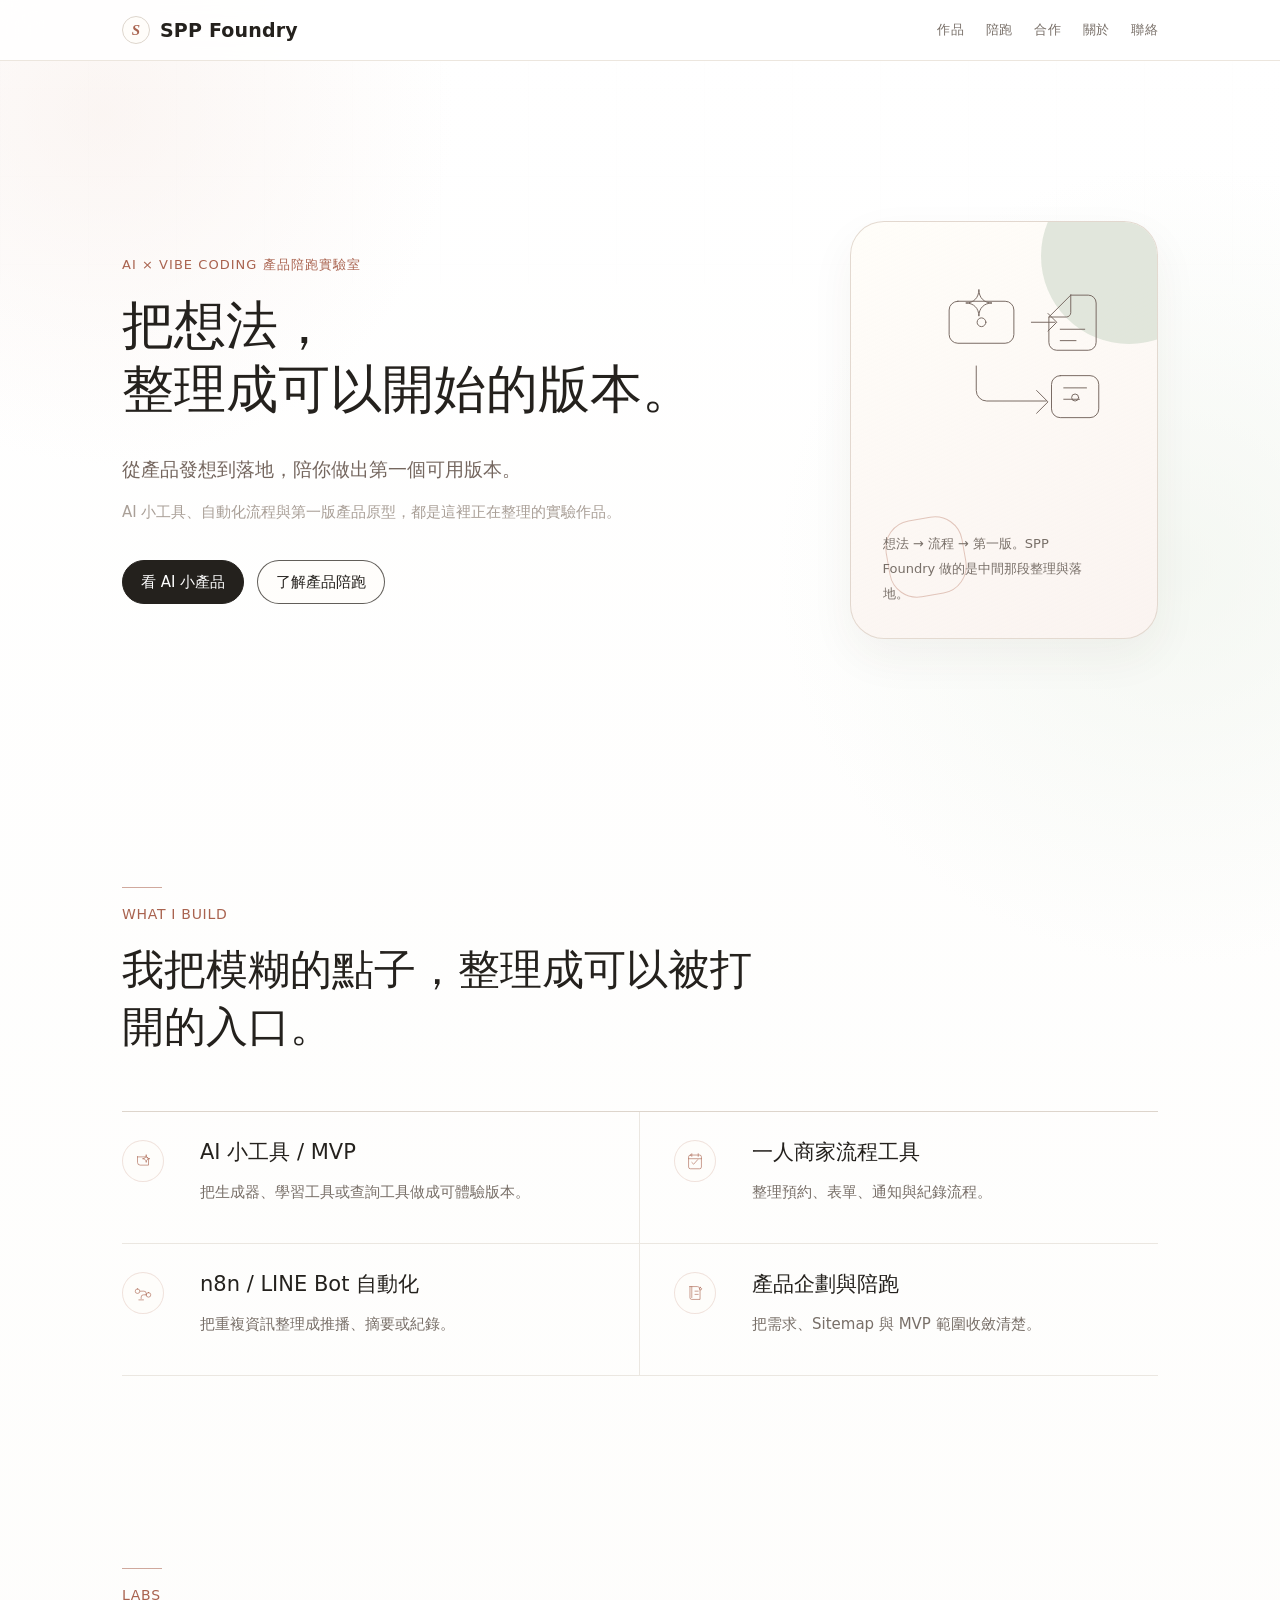
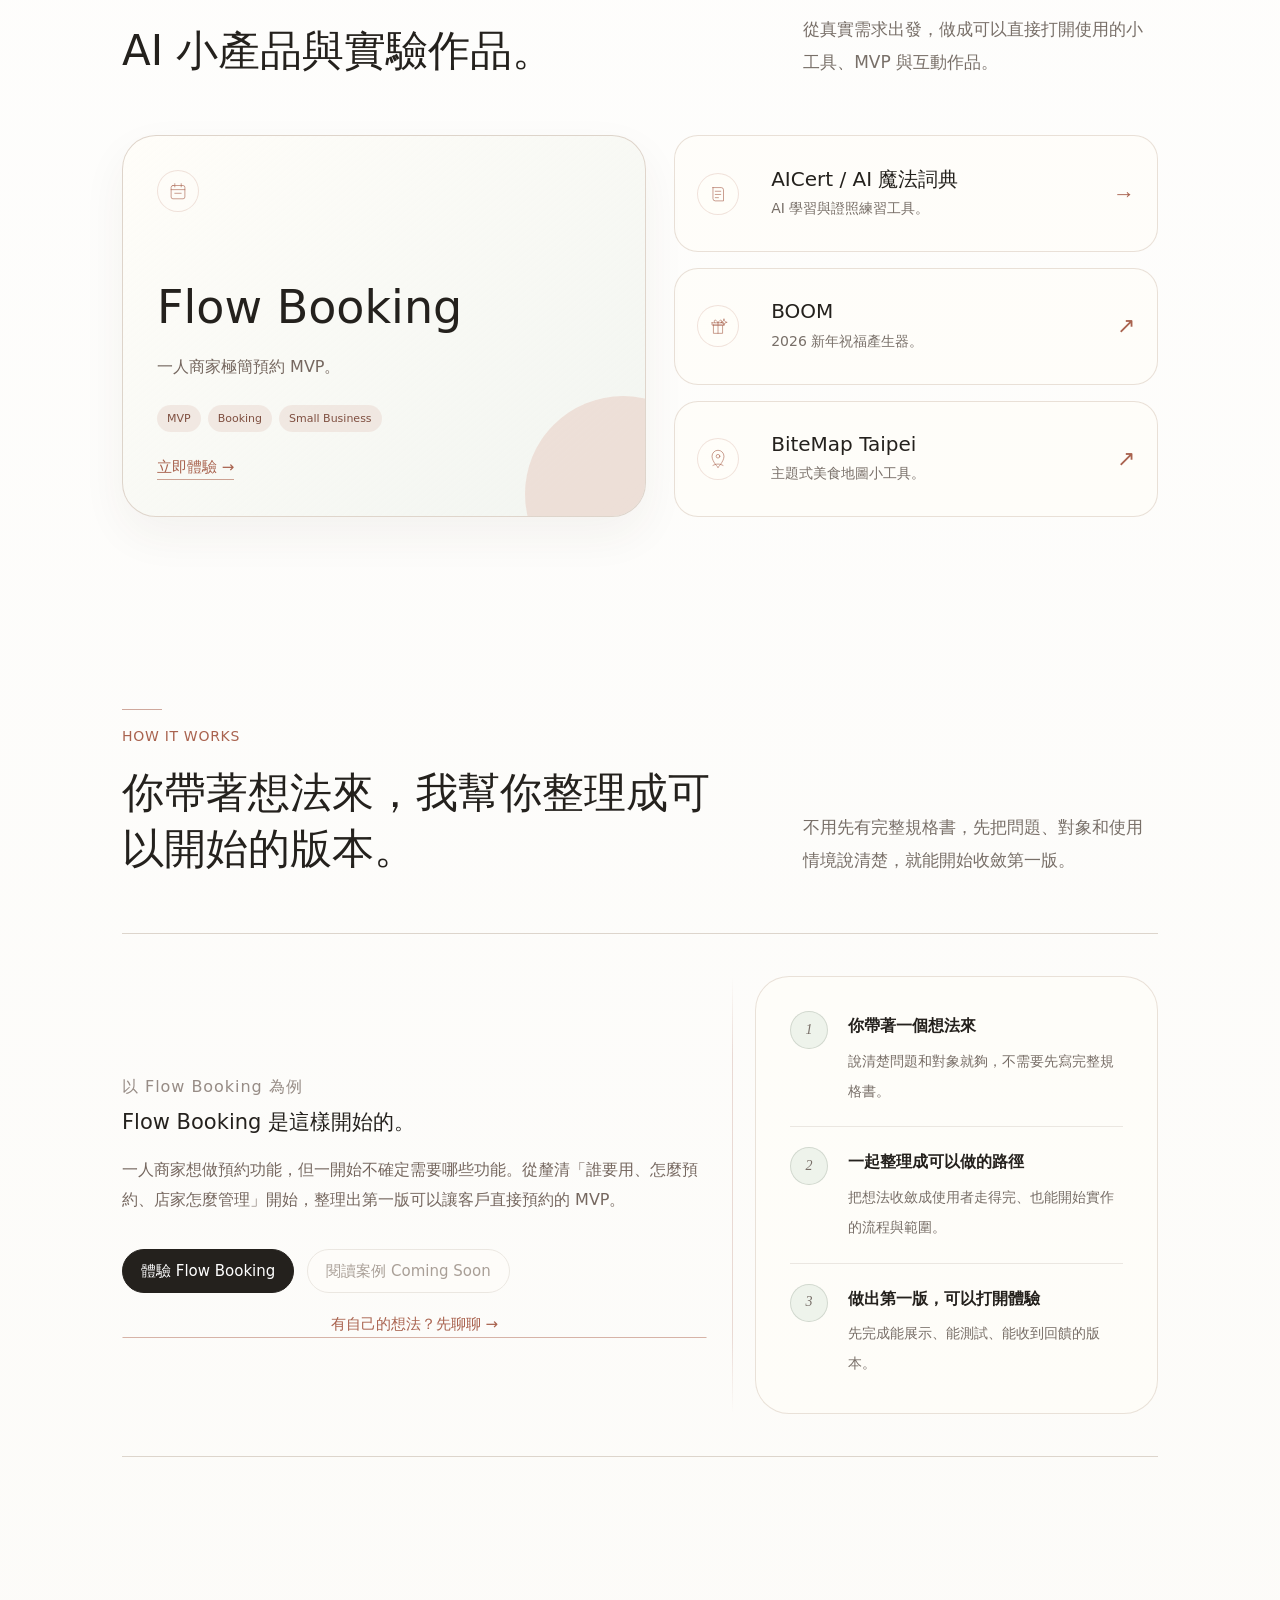
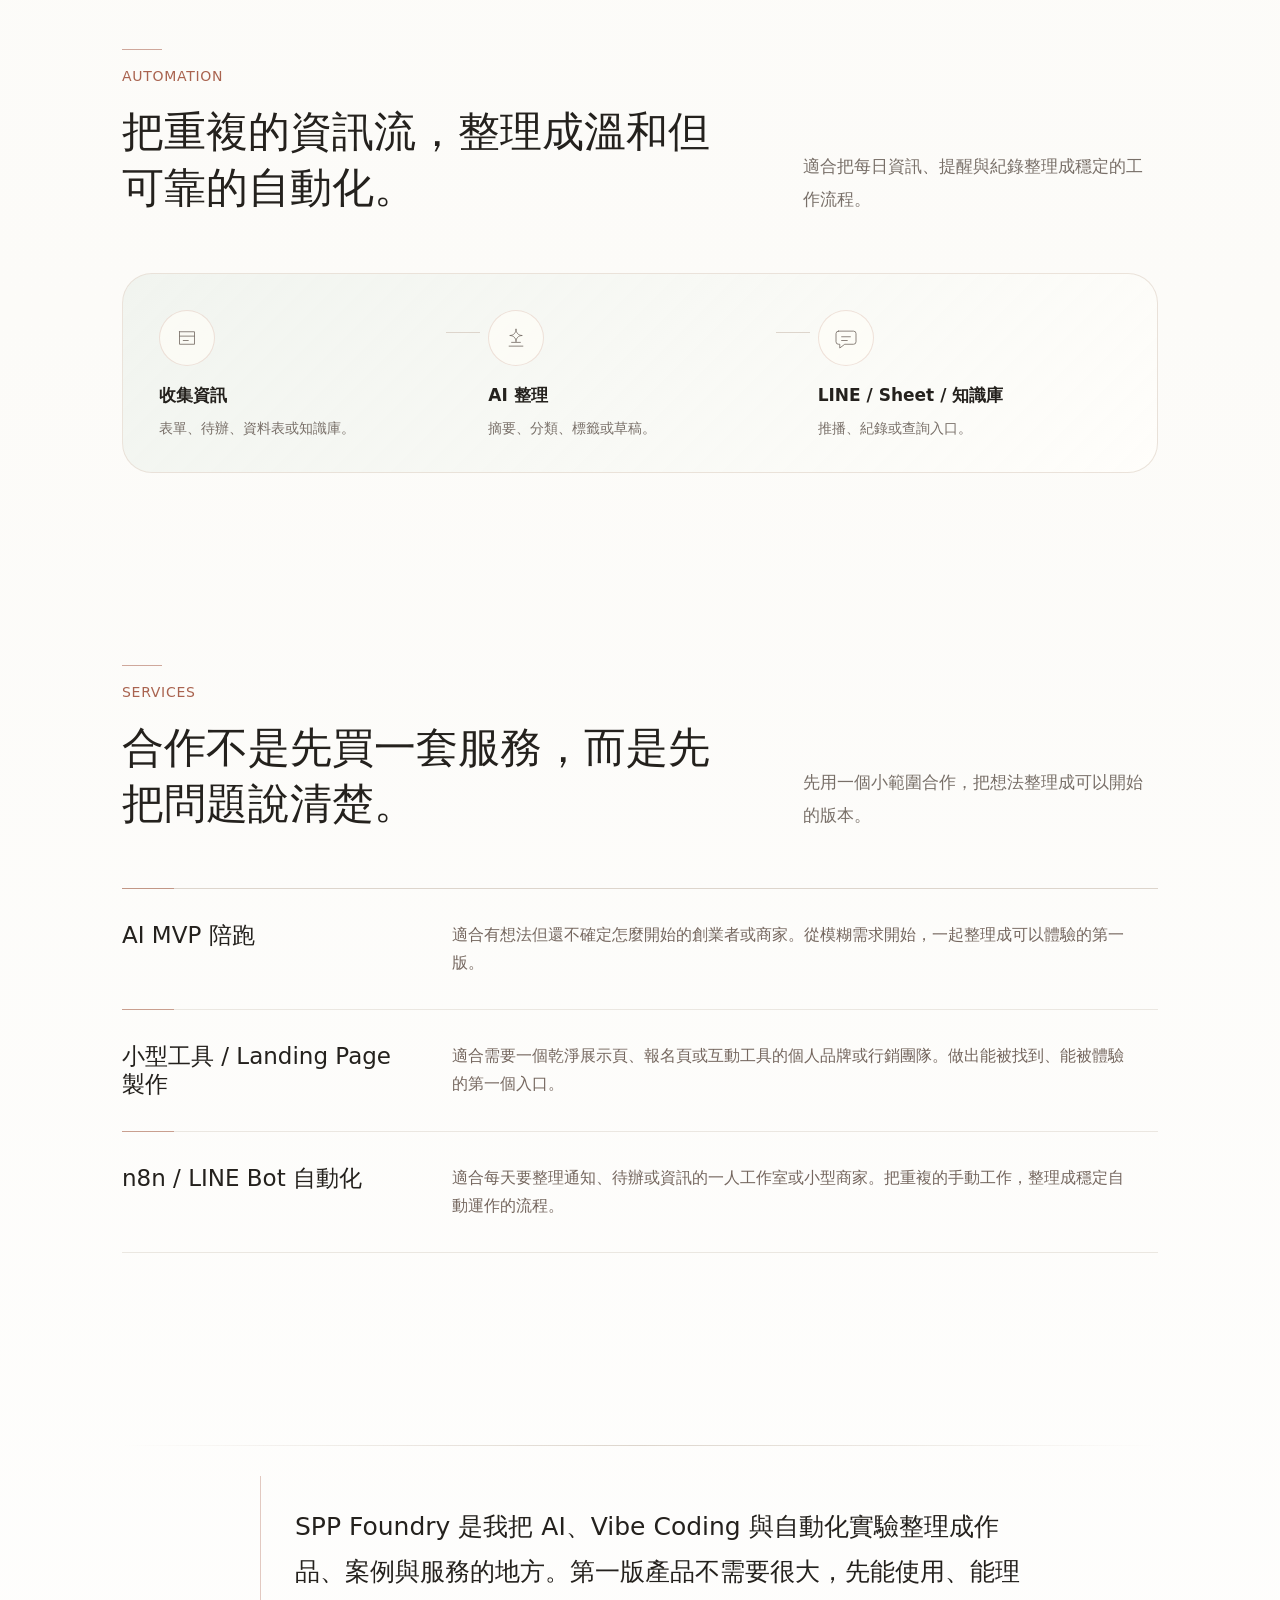
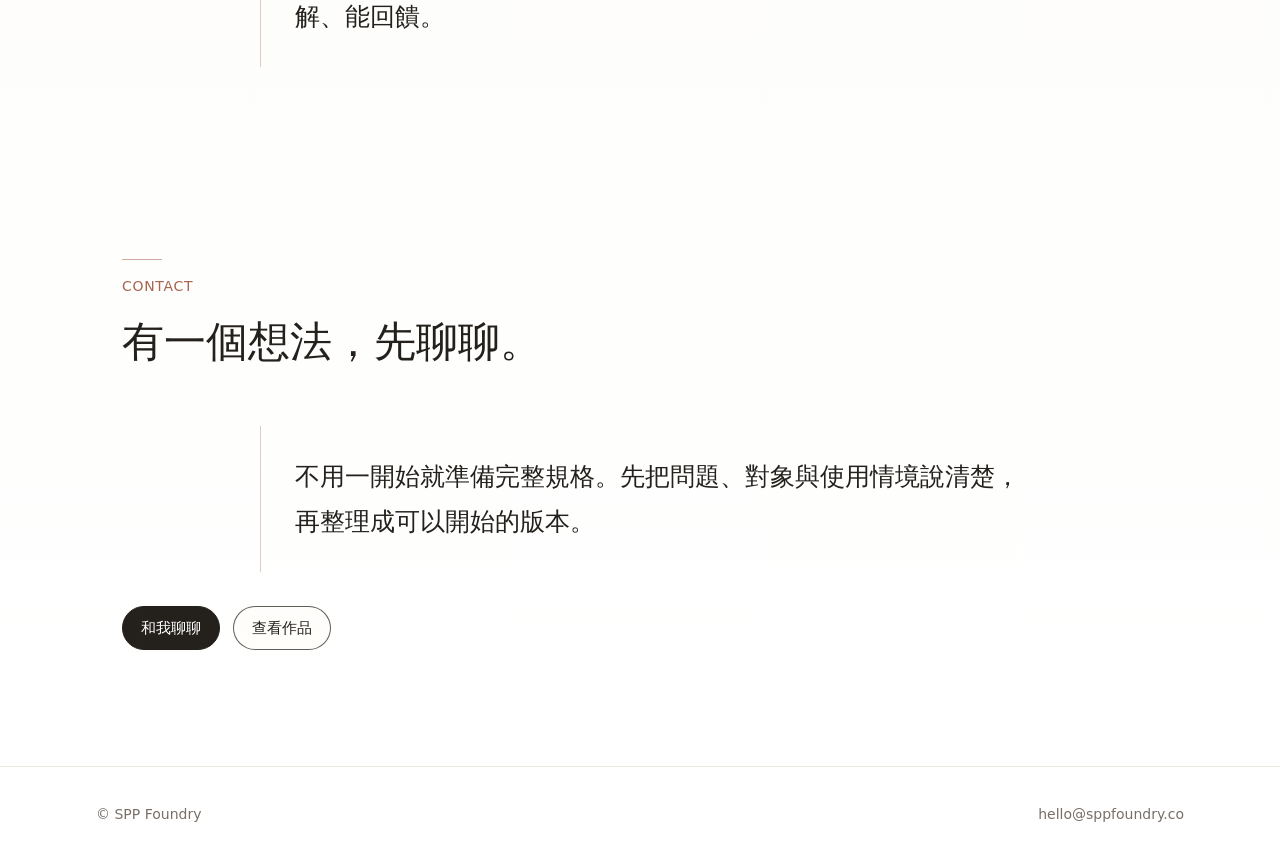
==== commit cde5da14: "fix: refine hero copy and services messaging, tighten h1 size" ====
--- a/index.html
+++ b/index.html
@@ -204,7 +204,7 @@
 
     h1 {
       max-width: 620px;
-      font-size: clamp(39px, 5.4vw, 64px);
+      font-size: clamp(39px, 4.6vw, 52px);
       line-height: 1.24;
     }
 
@@ -1002,7 +1002,7 @@
 
       h1 {
         max-width: 360px;
-        font-size: clamp(33px, 10vw, 38px);
+        font-size: clamp(28px, 8vw, 34px);
         line-height: 1.3;
       }
 
@@ -1324,7 +1324,7 @@
           <p class="eyebrow">AI × Vibe Coding 產品陪跑實驗室</p>
           <h1><span class="title-line">把想法，</span><span class="title-line">整理成可以開始的版本。</span></h1>
           <p class="hero-copy">從產品發想到落地，陪你做出第一個可用版本。</p>
-          <p class="hero-note">Flow Booking、AICert、BOOM、BiteMap，都是從真實需求整理出來的小產品。</p>
+          <p class="hero-note">AI 小工具、自動化流程與第一版產品原型，都是這裡正在整理的實驗作品。</p>
           <div class="actions" aria-label="首頁主要行動">
             <a class="button primary" href="#labs">看 AI 小產品</a>
             <a class="button secondary" href="#how-it-works">了解產品陪跑</a>
@@ -1520,15 +1520,15 @@
       <div class="services-list">
         <article class="service-row">
           <h3>AI MVP 陪跑</h3>
-          <p>從想法整理到第一版 demo。</p>
+          <p>適合有想法但還不確定怎麼開始的創業者或商家。從模糊需求開始，一起整理成可以體驗的第一版。</p>
         </article>
         <article class="service-row">
           <h3>小型工具 / Landing Page 製作</h3>
-          <p>做出可以被體驗的入口與流程。</p>
+          <p>適合需要一個乾淨展示頁、報名頁或互動工具的個人品牌或行銷團隊。做出能被找到、能被體驗的第一個入口。</p>
         </article>
         <article class="service-row">
           <h3>n8n / LINE Bot 自動化</h3>
-          <p>整理推播、紀錄與日常資訊流。</p>
+          <p>適合每天要整理通知、待辦或資訊的一人工作室或小型商家。把重複的手動工作，整理成穩定自動運作的流程。</p>
         </article>
       </div>
     </section>
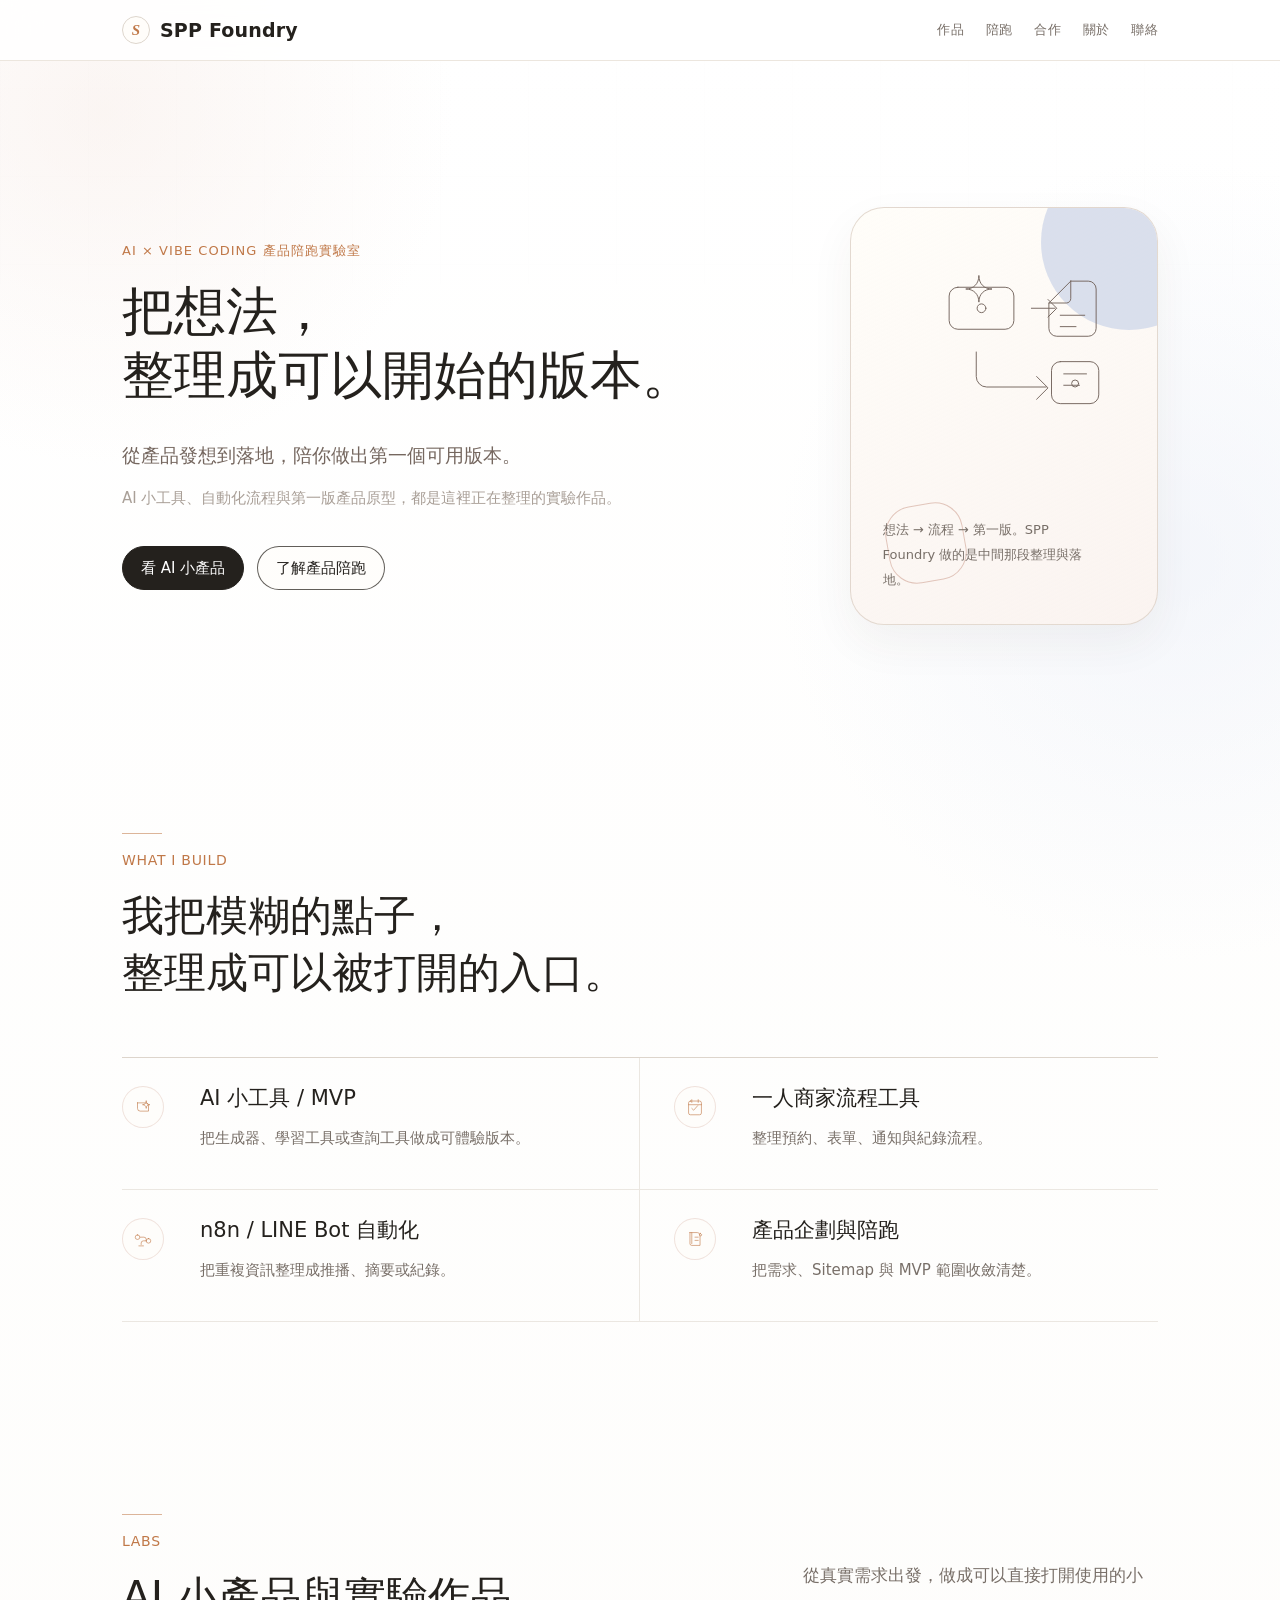
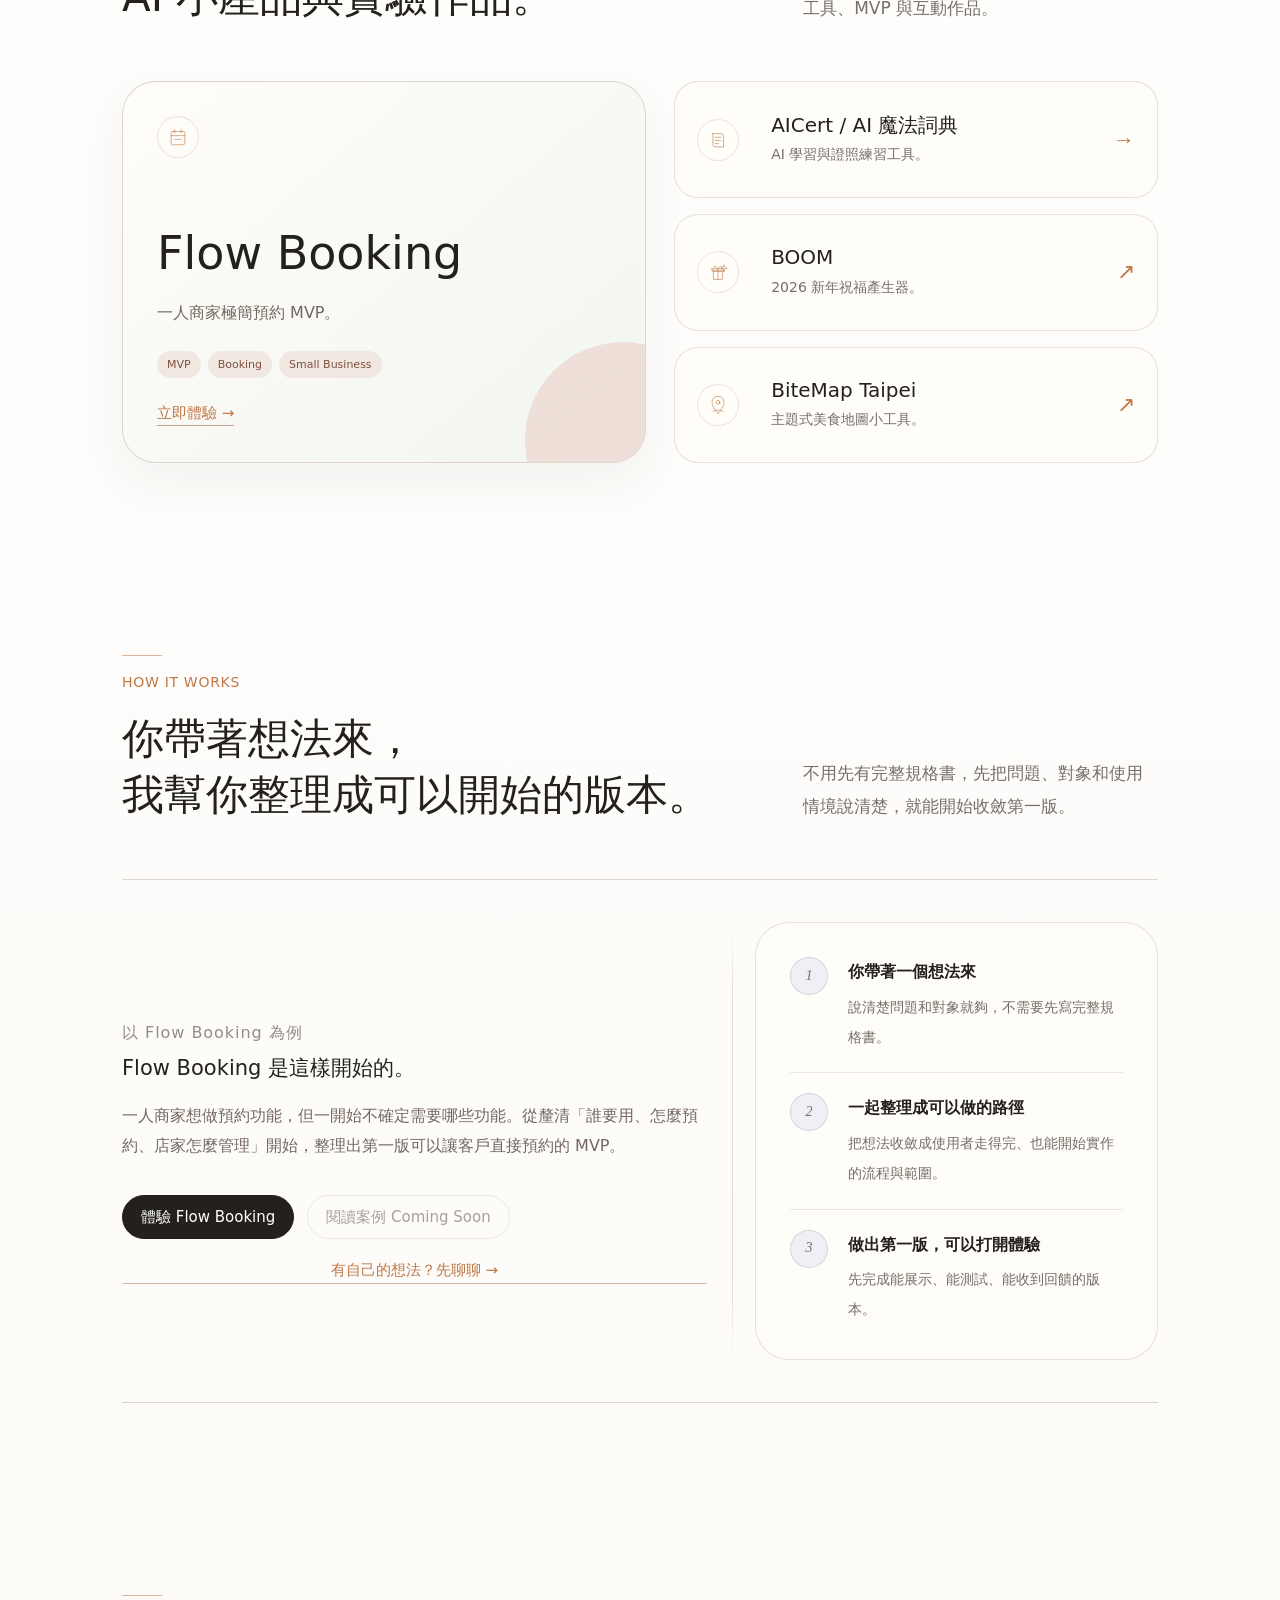
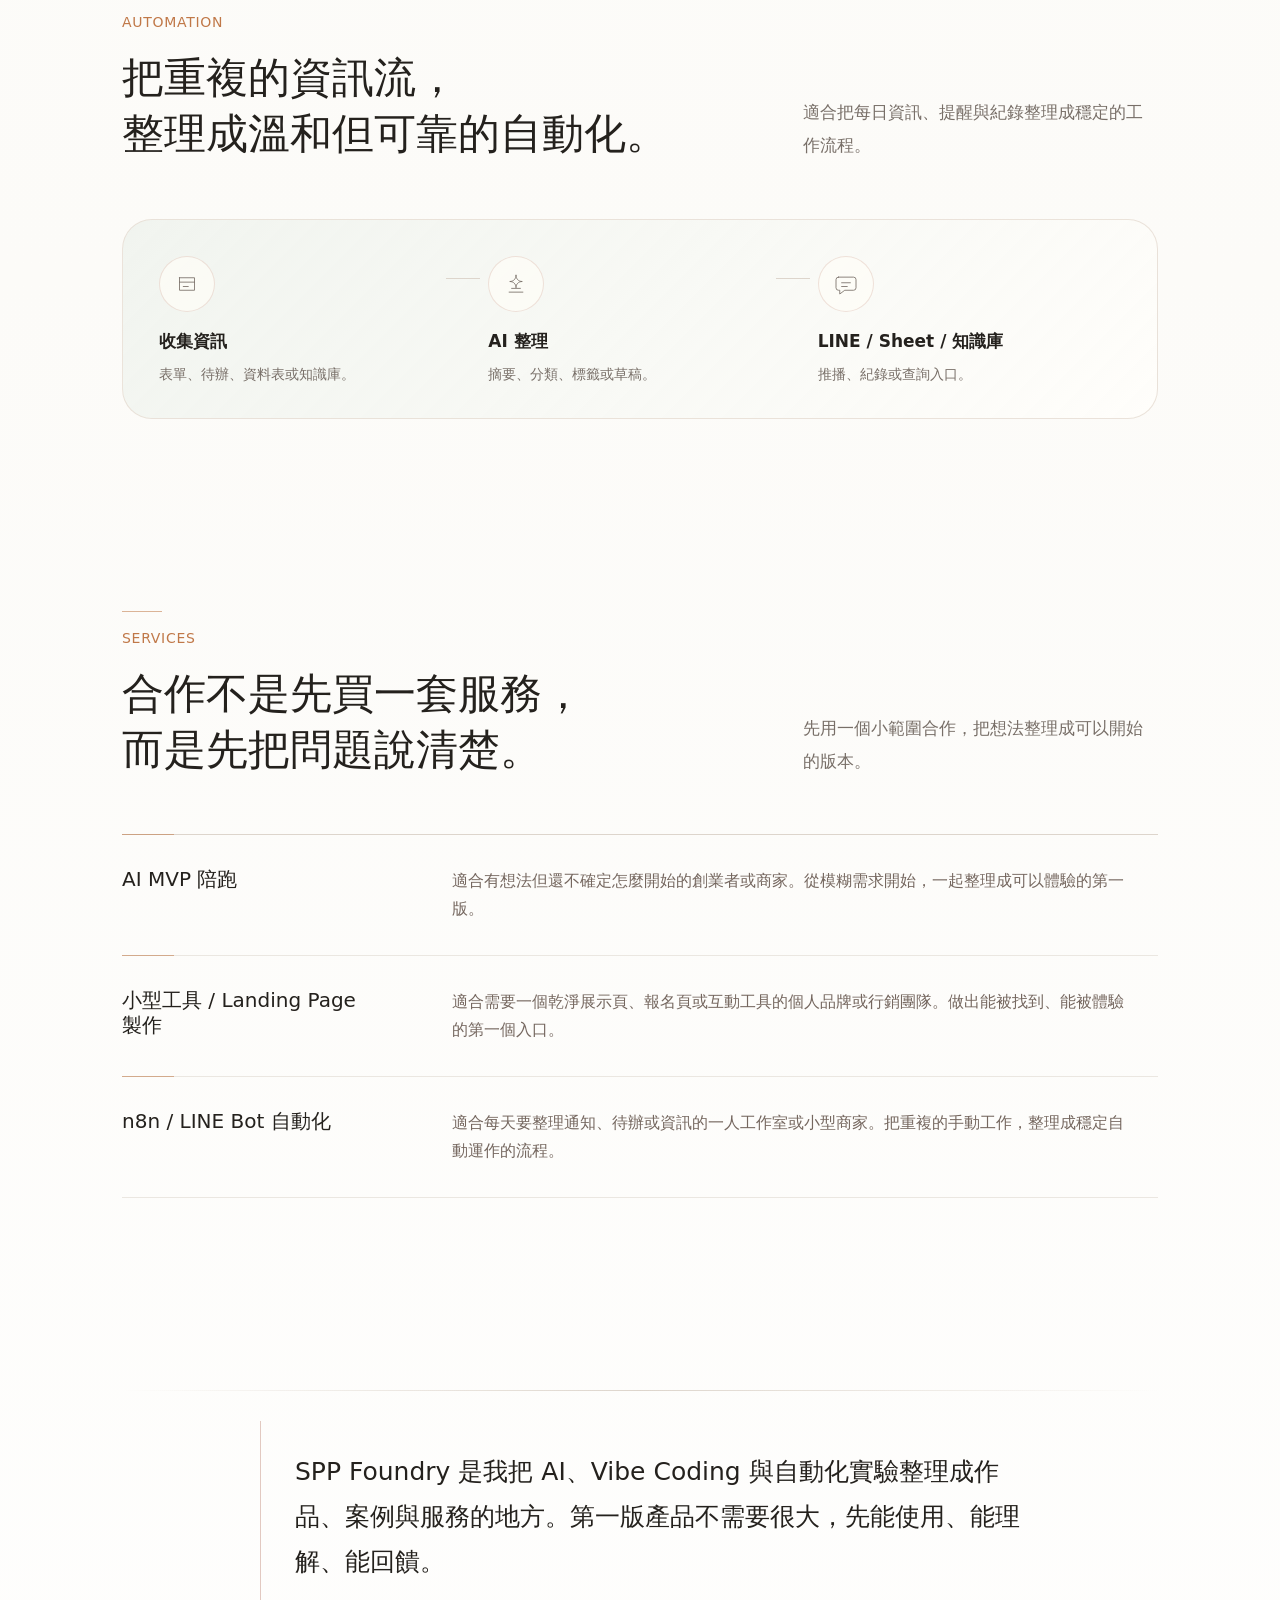
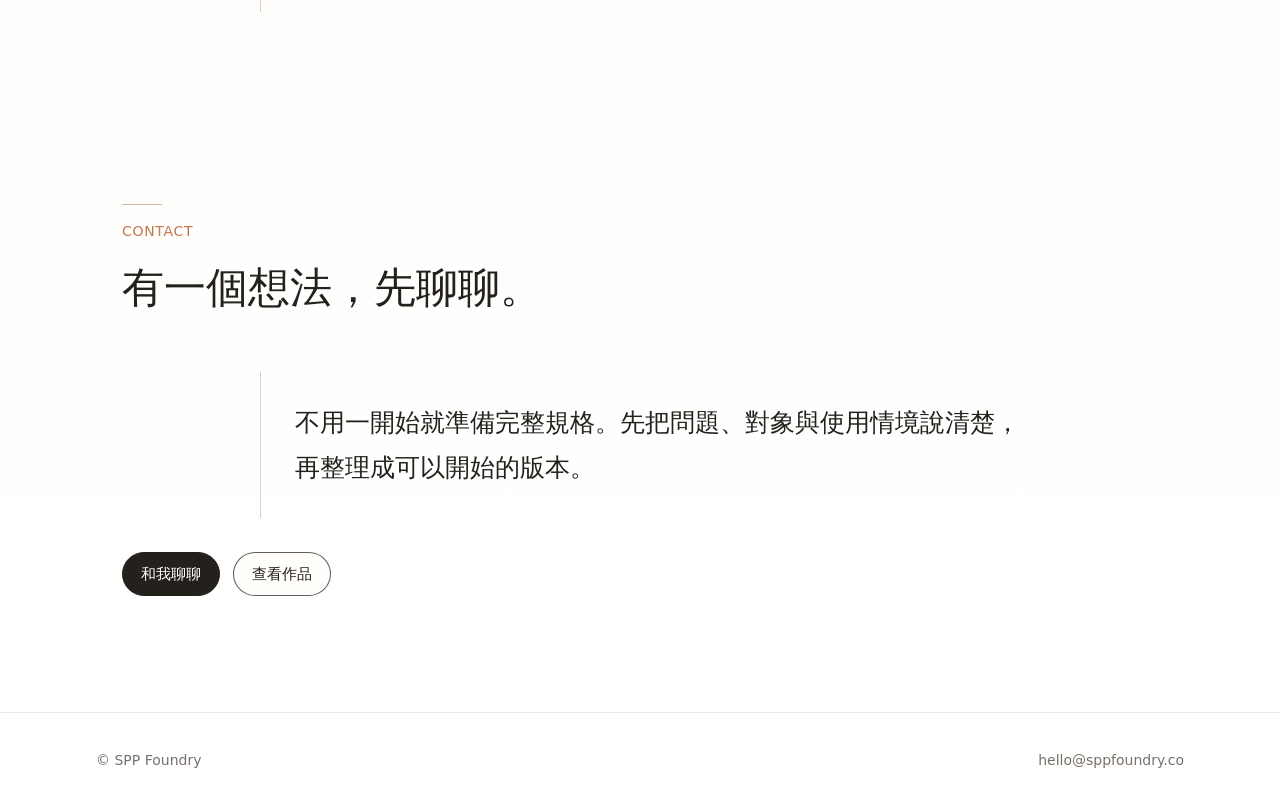
==== commit 69eb5dc4: "feat: apply palette 05 colors and mobile typography polish" ====
--- a/index.html
+++ b/index.html
@@ -41,9 +41,9 @@
       --paper: #ffffff;
       --petal: #f7ece7;
       --blush: #efe0da;
-      --sage: #eef3eb;
-      --sage-dark: #6b7767;
-      --clay: #a9634f;
+      --sage: #eef0f5;
+      --sage-dark: #6b7a9e;
+      --clay: #c07848;
       --cocoa: #75675f;
       --ink: #24211d;
       --muted: #786f68;
@@ -66,7 +66,7 @@
       margin: 0;
       color: var(--ink);
       background:
-        radial-gradient(circle at 92% 10%, rgba(238, 243, 235, 0.62), transparent 25rem),
+        radial-gradient(circle at 92% 10%, rgba(235, 239, 248, 0.55), transparent 25rem),
         radial-gradient(circle at 8% 2%, rgba(247, 236, 231, 0.5), transparent 22rem),
         linear-gradient(180deg, #ffffff 0%, var(--cream) 62%, #ffffff 100%);
       font-family: "Avenir Next", "PingFang TC", "Noto Sans TC", system-ui, -apple-system, BlinkMacSystemFont, "Segoe UI", sans-serif;
@@ -200,6 +200,8 @@
       font-weight: 500;
       letter-spacing: 0;
       line-height: 1.22;
+      word-break: keep-all;
+      overflow-wrap: break-word;
     }
 
     h1 {
@@ -370,10 +372,10 @@
     }
 
     .hero {
-      min-height: calc(88vh - 62px);
+      min-height: calc(82vh - 62px);
       display: grid;
       align-items: center;
-      padding: 86px 0 78px;
+      padding: 86px 0 52px;
     }
 
     .hero-layout {
@@ -420,7 +422,7 @@
       right: -60px;
       top: -54px;
       border-radius: 999px;
-      background: rgba(220, 228, 216, 0.86);
+      background: rgba(210, 218, 235, 0.82);
     }
 
     .hero-card::after {
@@ -811,11 +813,11 @@
       top: -1px;
       width: 52px;
       height: 1px;
-      background: rgba(173, 101, 78, 0.55);
+      background: rgba(192, 120, 72, 0.55);
     }
 
     .service-row h3 {
-      font-size: 23px;
+      font-size: 20px;
     }
 
     .service-row p {
@@ -991,18 +993,18 @@
       }
 
       section {
-        padding: 52px 0;
+        padding: 44px 0;
         scroll-margin-top: 70px;
       }
 
       .hero {
         padding-top: 38px;
-        padding-bottom: 54px;
+        padding-bottom: 32px;
       }
 
       h1 {
         max-width: 360px;
-        font-size: clamp(28px, 8vw, 34px);
+        font-size: clamp(24px, 7vw, 28px);
         line-height: 1.3;
       }
 
@@ -1037,7 +1039,7 @@
 
       .hero-copy {
         margin-top: 20px;
-        max-width: 330px;
+        max-width: 100%;
         font-size: 16px;
         line-height: 1.75;
       }
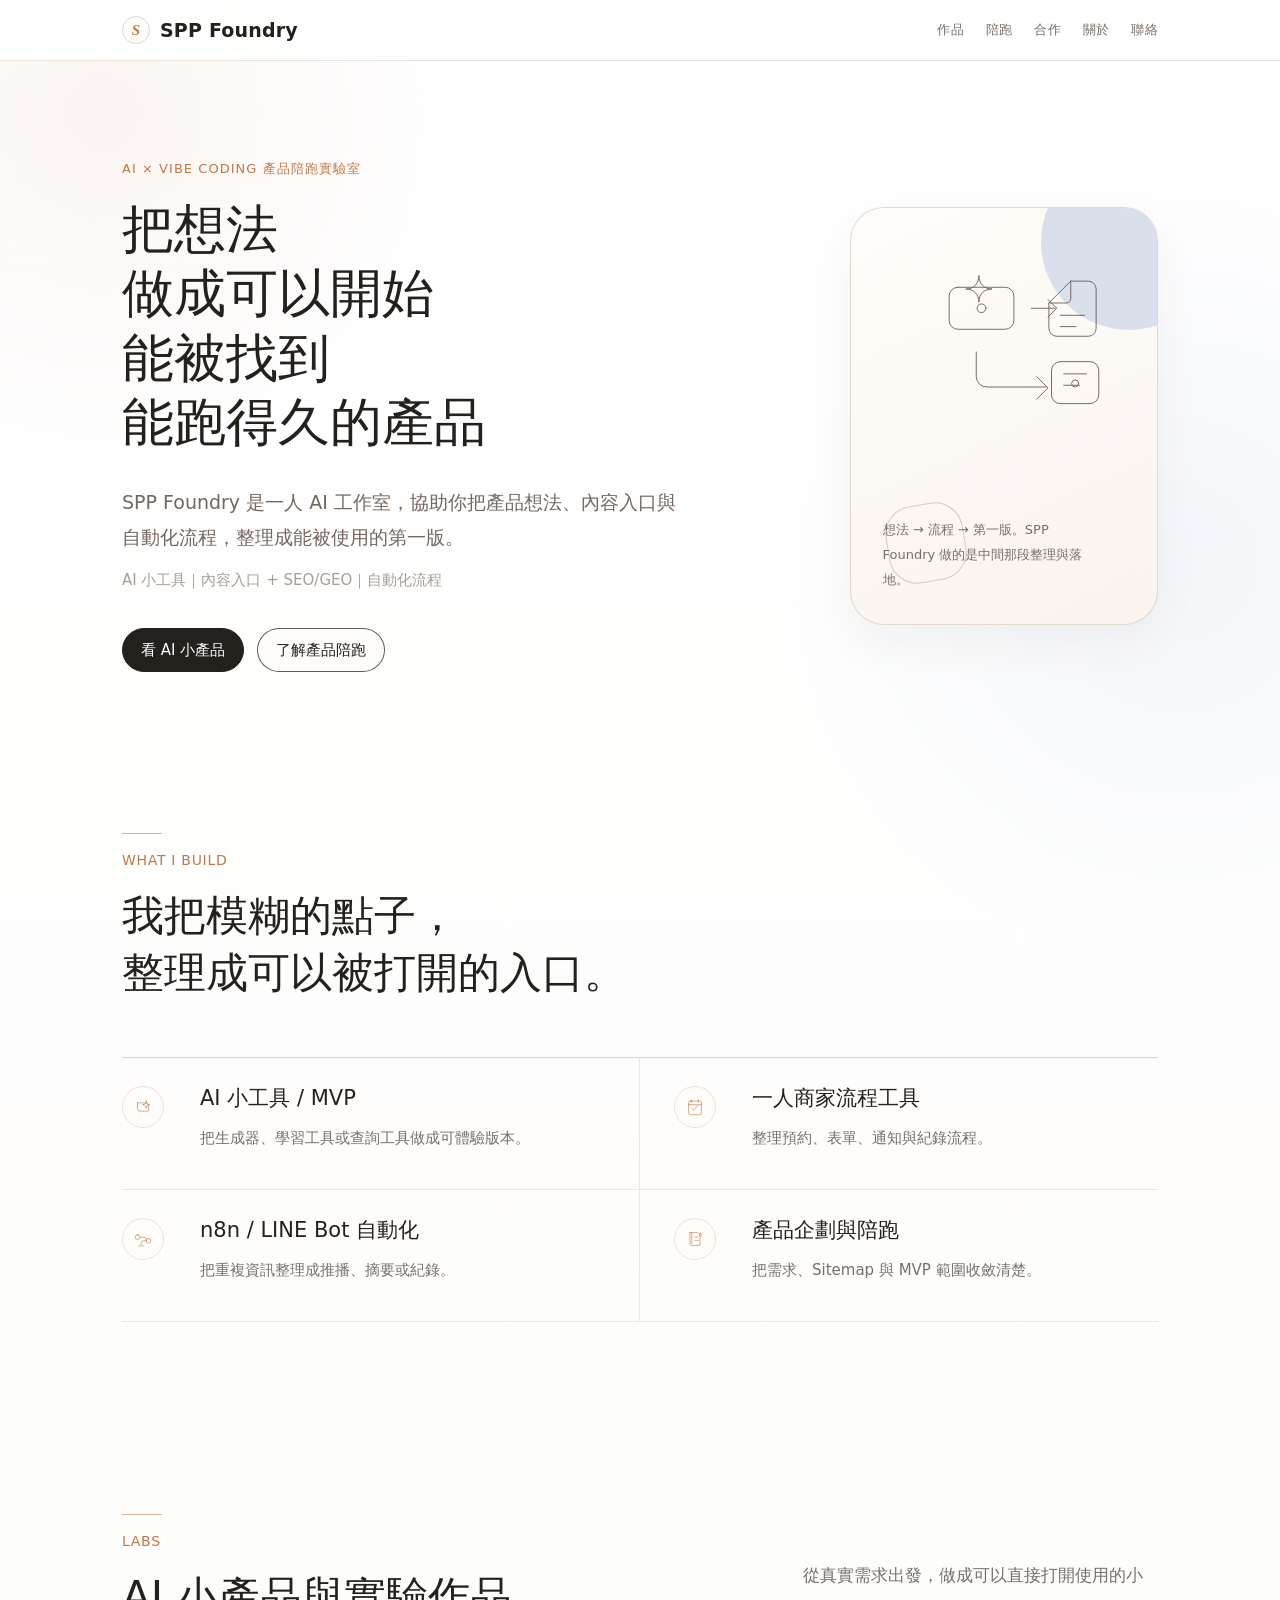
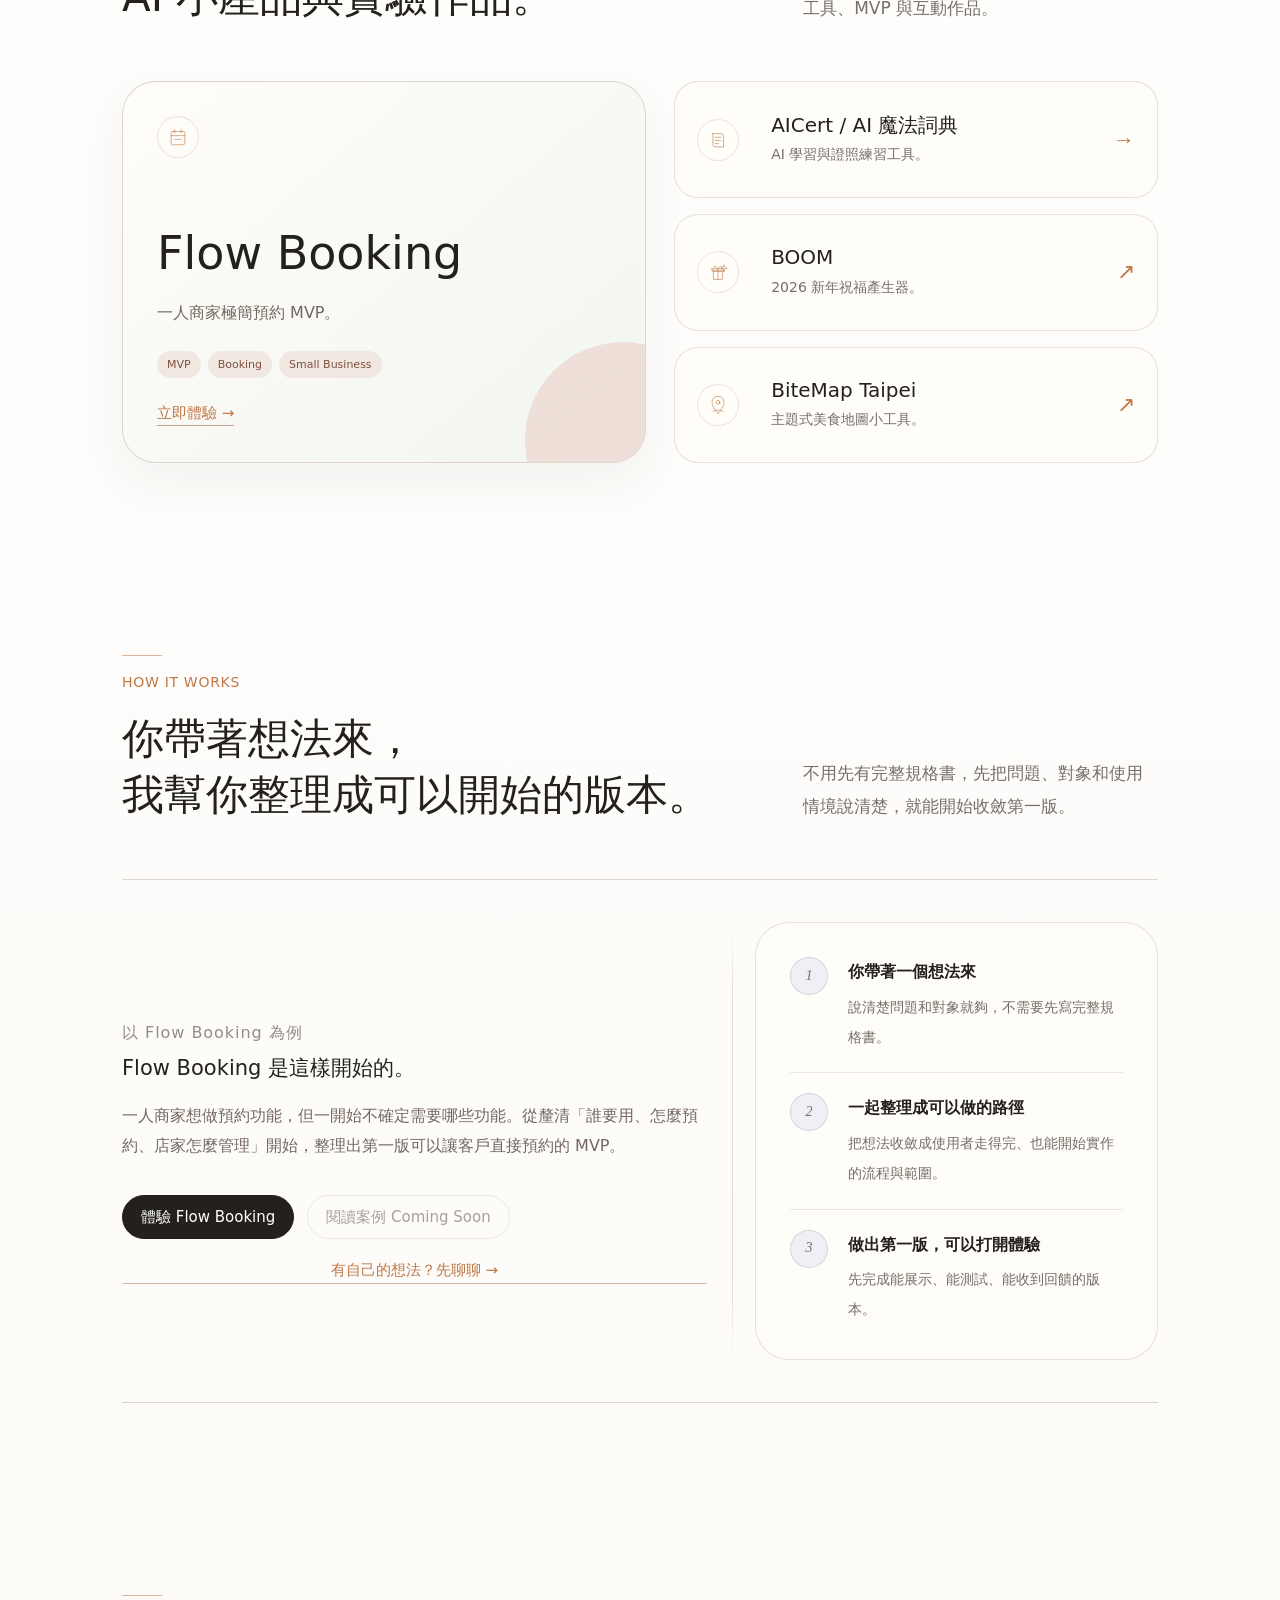
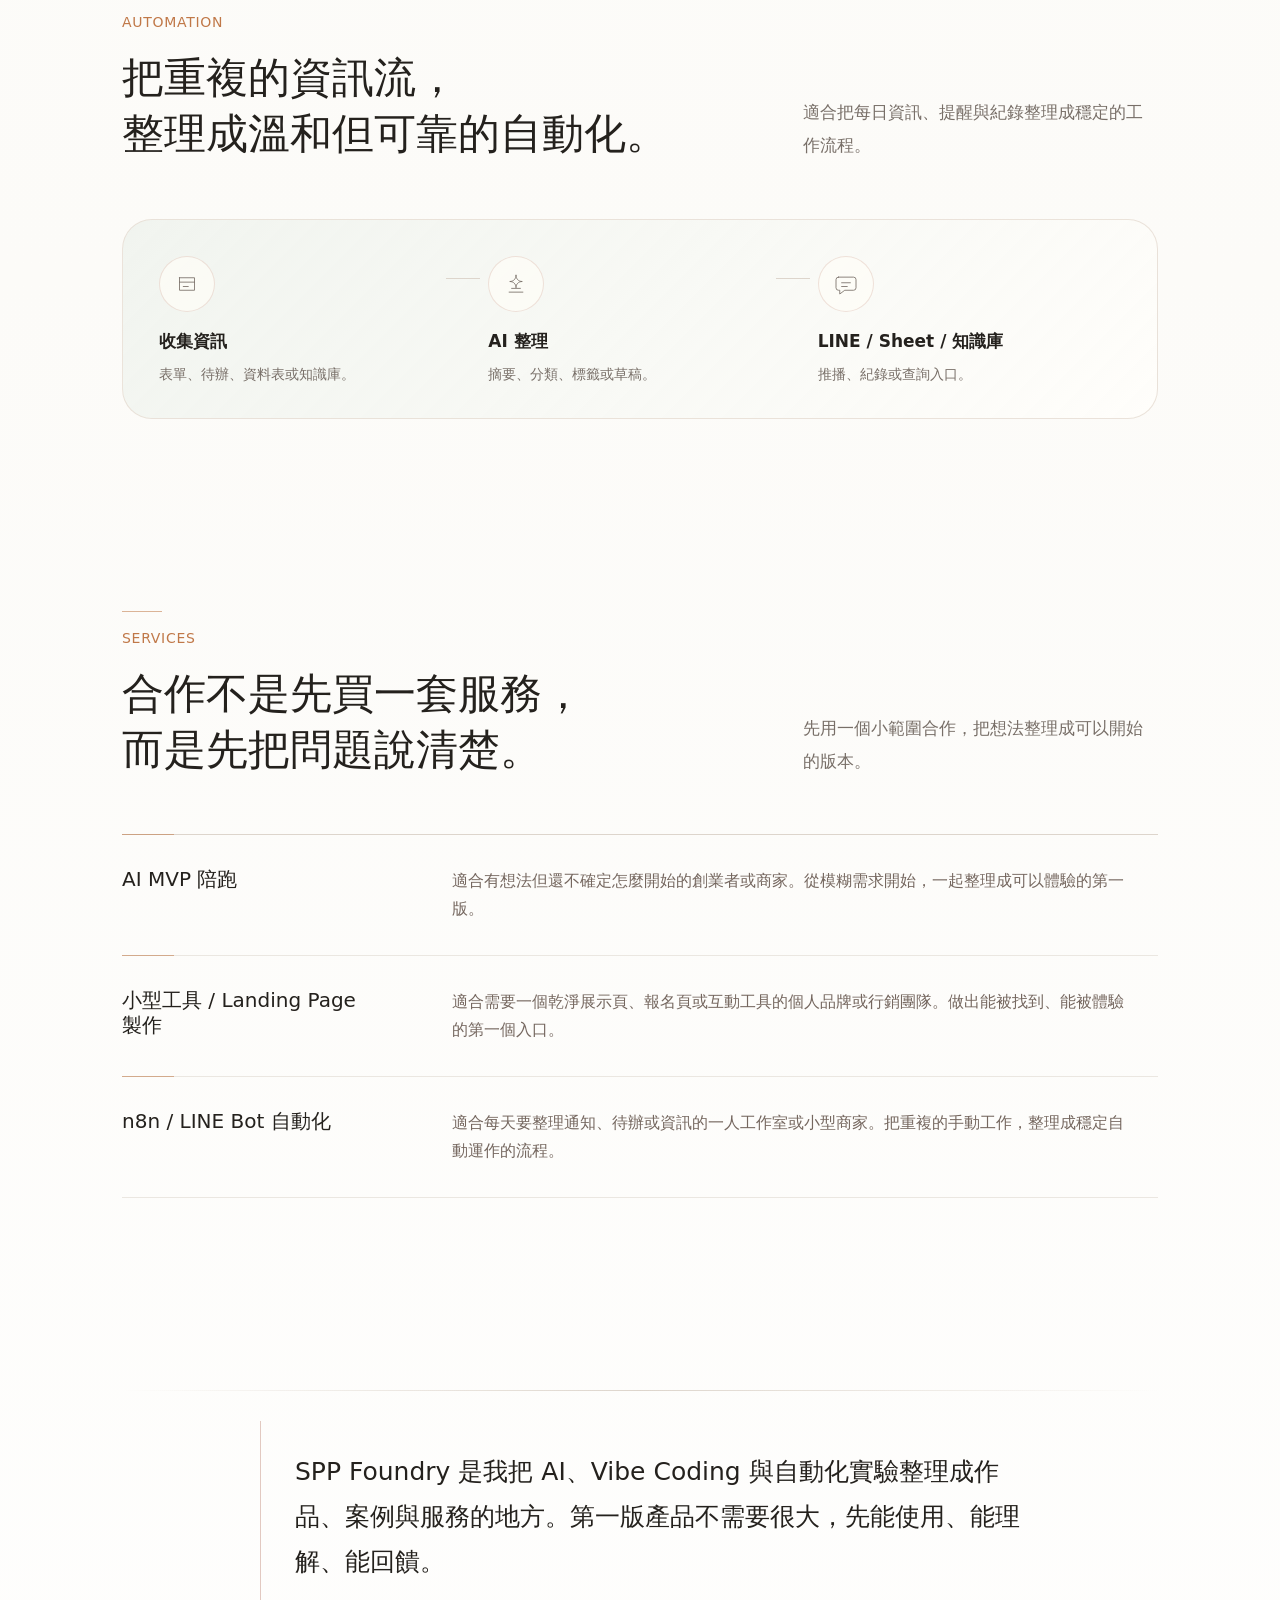
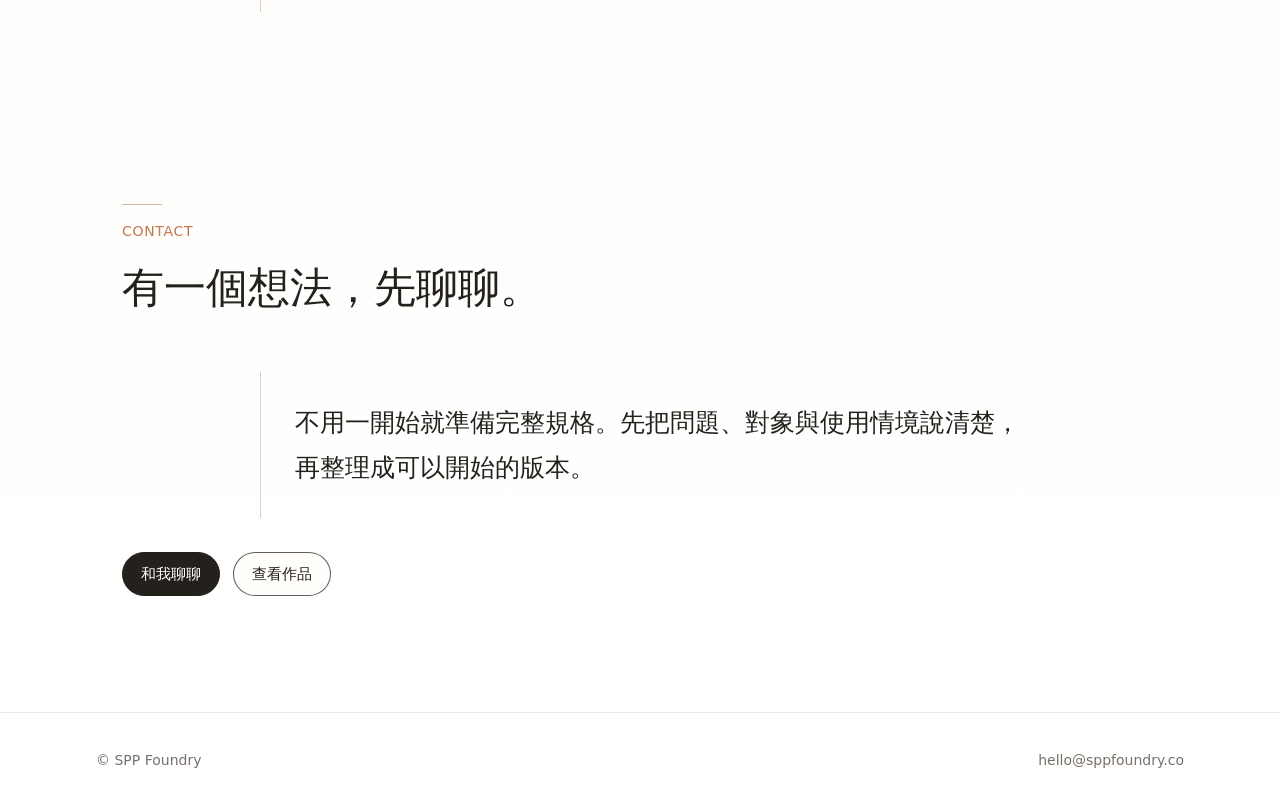
==== commit e1dc9a51: "fix: improve hero title and copy wrapping" ====
--- a/index.html
+++ b/index.html
@@ -214,6 +214,10 @@
       display: block;
     }
 
+    .hero-title--mobile {
+      display: none;
+    }
+
     h2 {
       max-width: 640px;
       font-size: clamp(28px, 3.5vw, 42px);
@@ -1008,6 +1012,14 @@
         line-height: 1.3;
       }
 
+      .hero-title--desktop {
+        display: none;
+      }
+
+      .hero-title--mobile {
+        display: block;
+      }
+
       h2 {
         font-size: clamp(27px, 8.2vw, 34px);
         line-height: 1.34;
@@ -1324,9 +1336,10 @@
       <div class="hero-layout">
         <div>
           <p class="eyebrow">AI × Vibe Coding 產品陪跑實驗室</p>
-          <h1><span class="title-line">把想法，</span><span class="title-line">整理成可以開始的版本。</span></h1>
-          <p class="hero-copy">從產品發想到落地，陪你做出第一個可用版本。</p>
-          <p class="hero-note">AI 小工具、自動化流程與第一版產品原型，都是這裡正在整理的實驗作品。</p>
+          <h1 class="hero-title hero-title--desktop"><span class="title-line">把想法</span><span class="title-line">做成可以開始</span><span class="title-line">能被找到</span><span class="title-line">能跑得久的產品</span></h1>
+          <h1 class="hero-title hero-title--mobile"><span class="title-line">把想法做成</span><span class="title-line">可以開始、能被找到</span><span class="title-line">能跑得久的產品</span></h1>
+          <p class="hero-copy">SPP Foundry 是一人 AI 工作室，協助你把產品想法、內容入口與自動化流程，整理成能被使用的第一版。</p>
+          <p class="hero-note">AI 小工具｜內容入口 + SEO/GEO｜自動化流程</p>
           <div class="actions" aria-label="首頁主要行動">
             <a class="button primary" href="#labs">看 AI 小產品</a>
             <a class="button secondary" href="#how-it-works">了解產品陪跑</a>
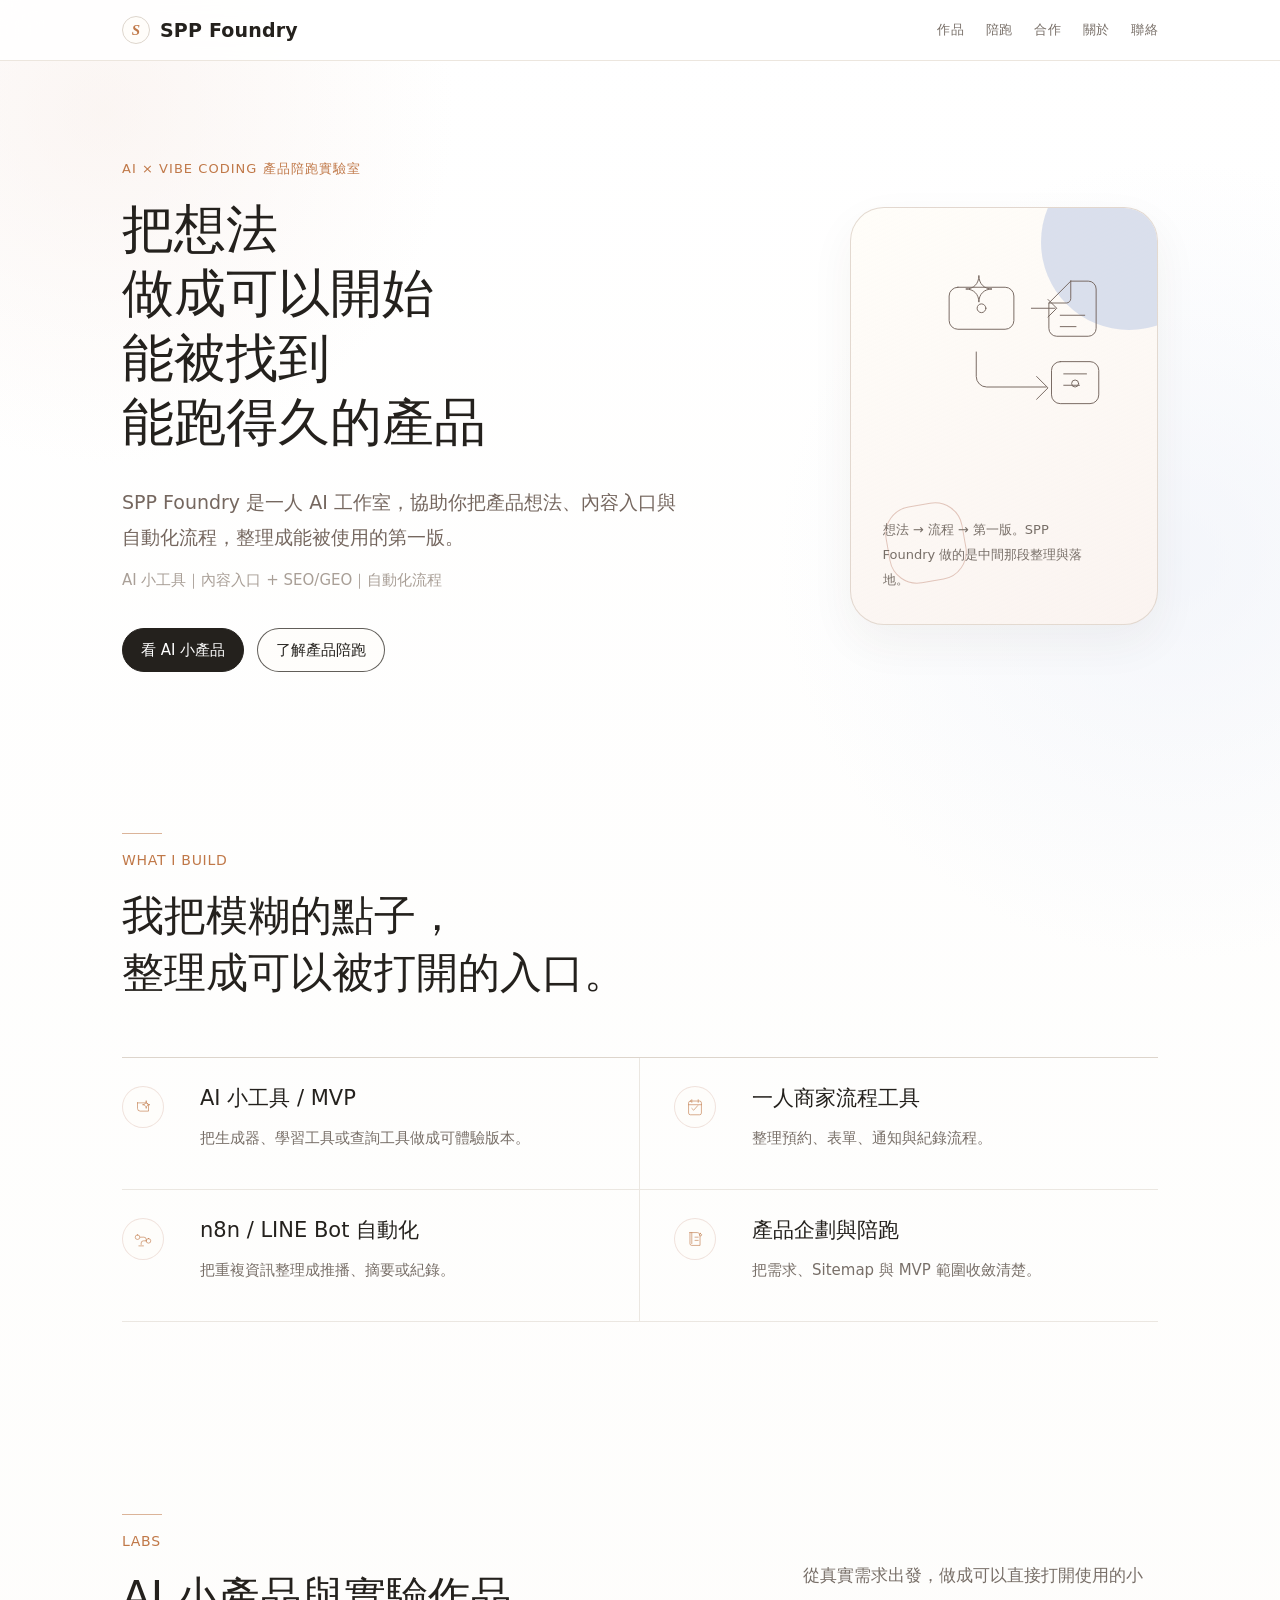
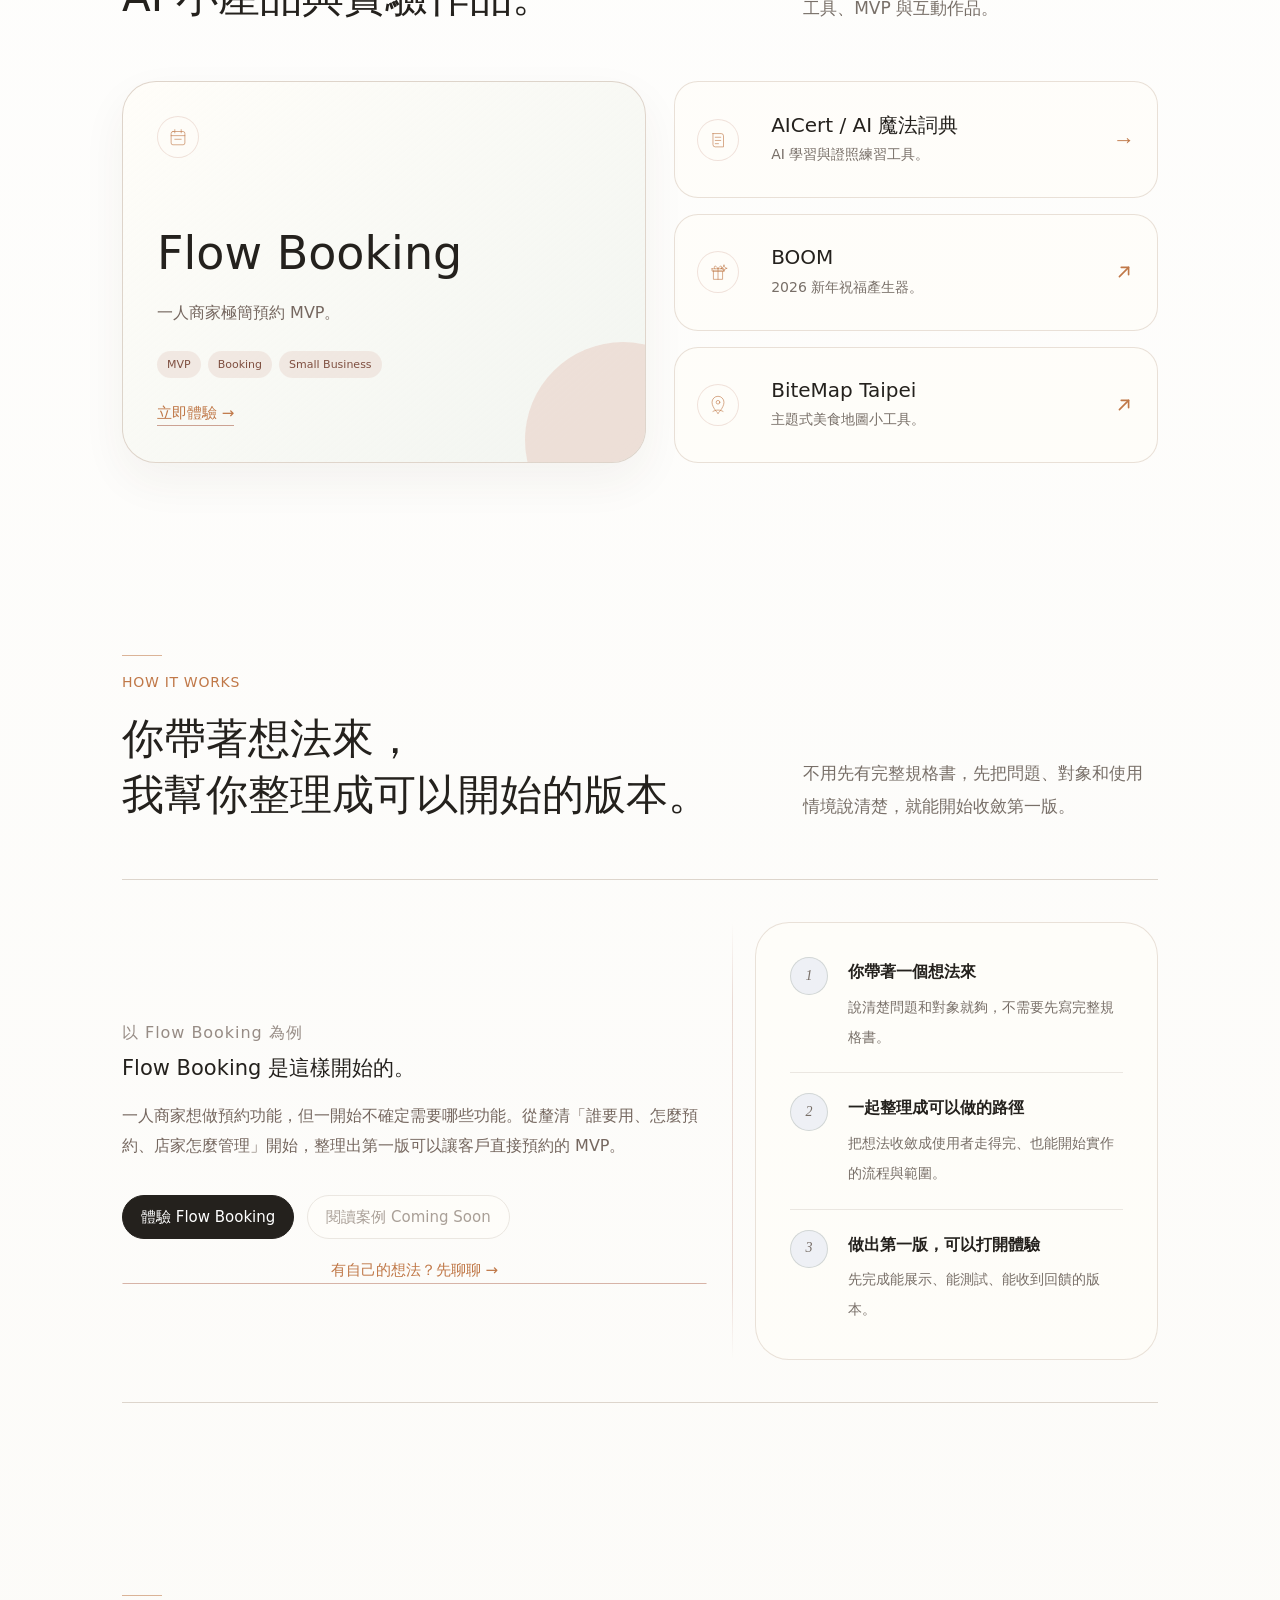
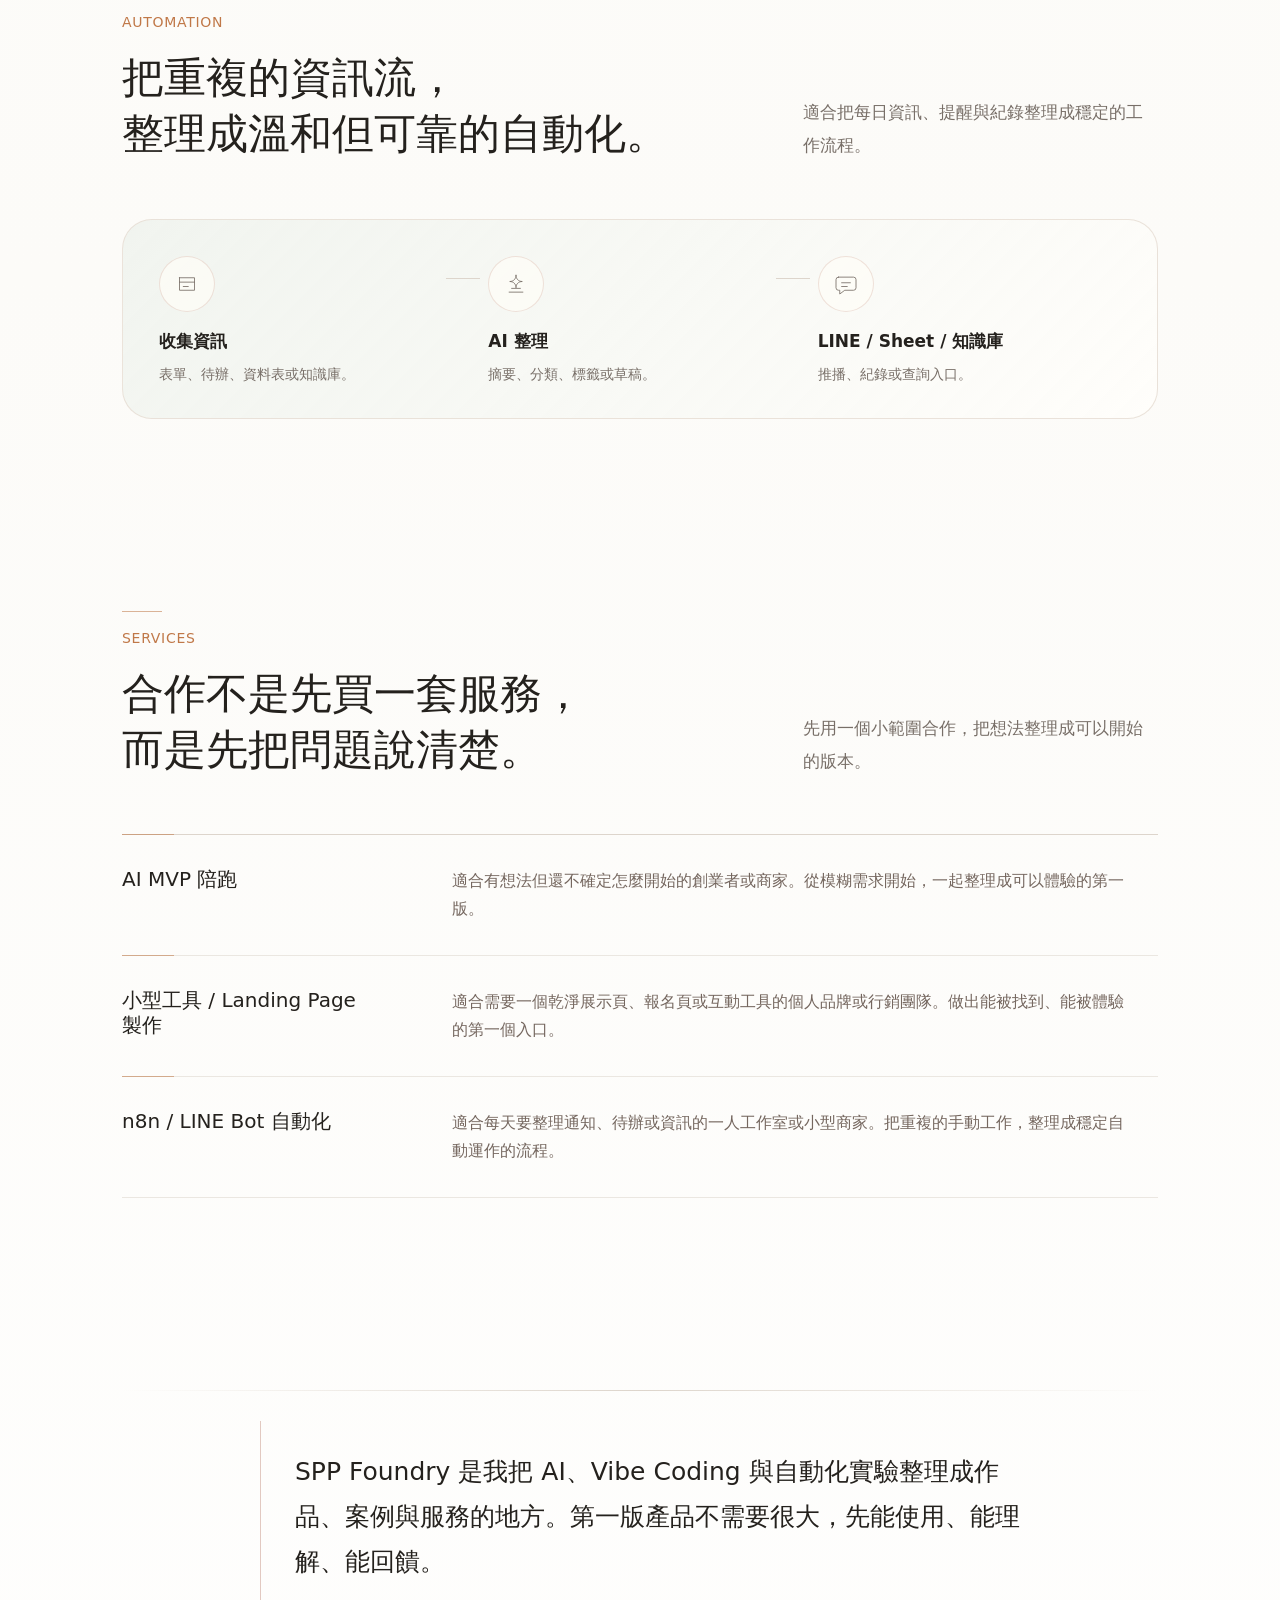
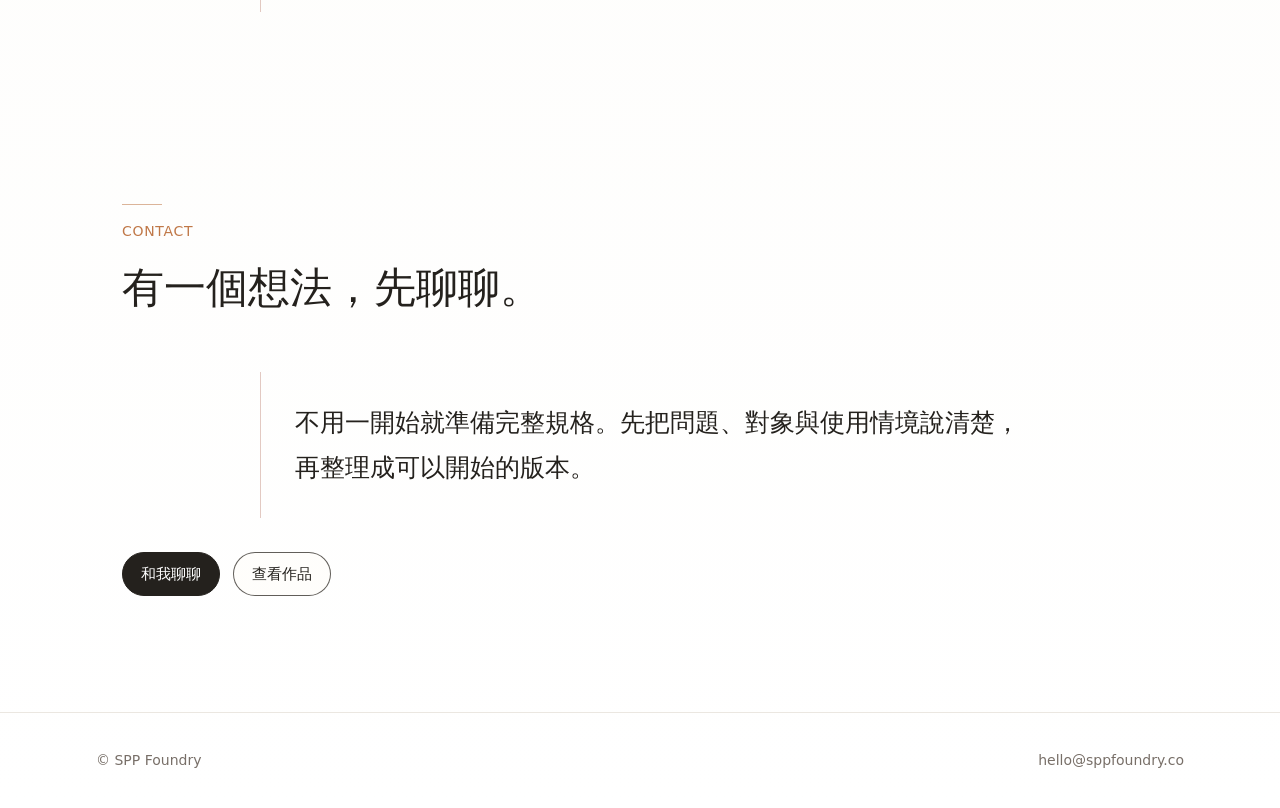
==== commit 1bef9ef8: "fix: improve homepage mobile rendering" ====
--- a/index.html
+++ b/index.html
@@ -60,11 +60,13 @@
 
     html {
       scroll-behavior: smooth;
+      background: #ffffff;
     }
 
     body {
       margin: 0;
       color: var(--ink);
+      min-height: 100vh;
       background:
         radial-gradient(circle at 92% 10%, rgba(235, 239, 248, 0.55), transparent 25rem),
         radial-gradient(circle at 8% 2%, rgba(247, 236, 231, 0.5), transparent 22rem),
@@ -604,10 +606,22 @@
     }
 
     .arrow {
+      display: inline-flex;
+      align-items: center;
+      justify-content: center;
       color: var(--clay);
       font-family: Georgia, "Times New Roman", serif;
-      font-variant-emoji: text;
       font-size: 22px;
+    }
+
+    .arrow svg {
+      width: 1em;
+      height: 1em;
+      stroke: currentColor;
+      stroke-width: 1.8;
+      fill: none;
+      stroke-linecap: round;
+      stroke-linejoin: round;
     }
 
     .mini-tags {
@@ -1023,6 +1037,13 @@
       h2 {
         font-size: clamp(27px, 8.2vw, 34px);
         line-height: 1.34;
+      }
+
+      section h2 {
+        max-width: 100%;
+        word-break: normal;
+        overflow-wrap: anywhere;
+        line-break: loose;
       }
 
       h3 {
@@ -1455,7 +1476,12 @@
               <h3>BOOM</h3>
               <p>2026 新年祝福產生器。</p>
             </div>
-            <span class="arrow" aria-hidden="true">↗</span>
+            <span class="arrow" aria-hidden="true">
+              <svg viewBox="0 0 24 24" focusable="false">
+                <path d="M7 17L17 7" />
+                <path d="M9 7h8v8" />
+              </svg>
+            </span>
           </a>
           <a class="lab-link" href="https://bitemap.sppfoundry.co" target="_blank" rel="noopener" aria-label="開啟 BiteMap Taipei 外部網站" title="開啟外部網站">
             <span class="icon" aria-hidden="true">
@@ -1465,7 +1491,12 @@
               <h3>BiteMap Taipei</h3>
               <p>主題式美食地圖小工具。</p>
             </div>
-            <span class="arrow" aria-hidden="true">↗</span>
+            <span class="arrow" aria-hidden="true">
+              <svg viewBox="0 0 24 24" focusable="false">
+                <path d="M7 17L17 7" />
+                <path d="M9 7h8v8" />
+              </svg>
+            </span>
           </a>
         </div>
       </div>
